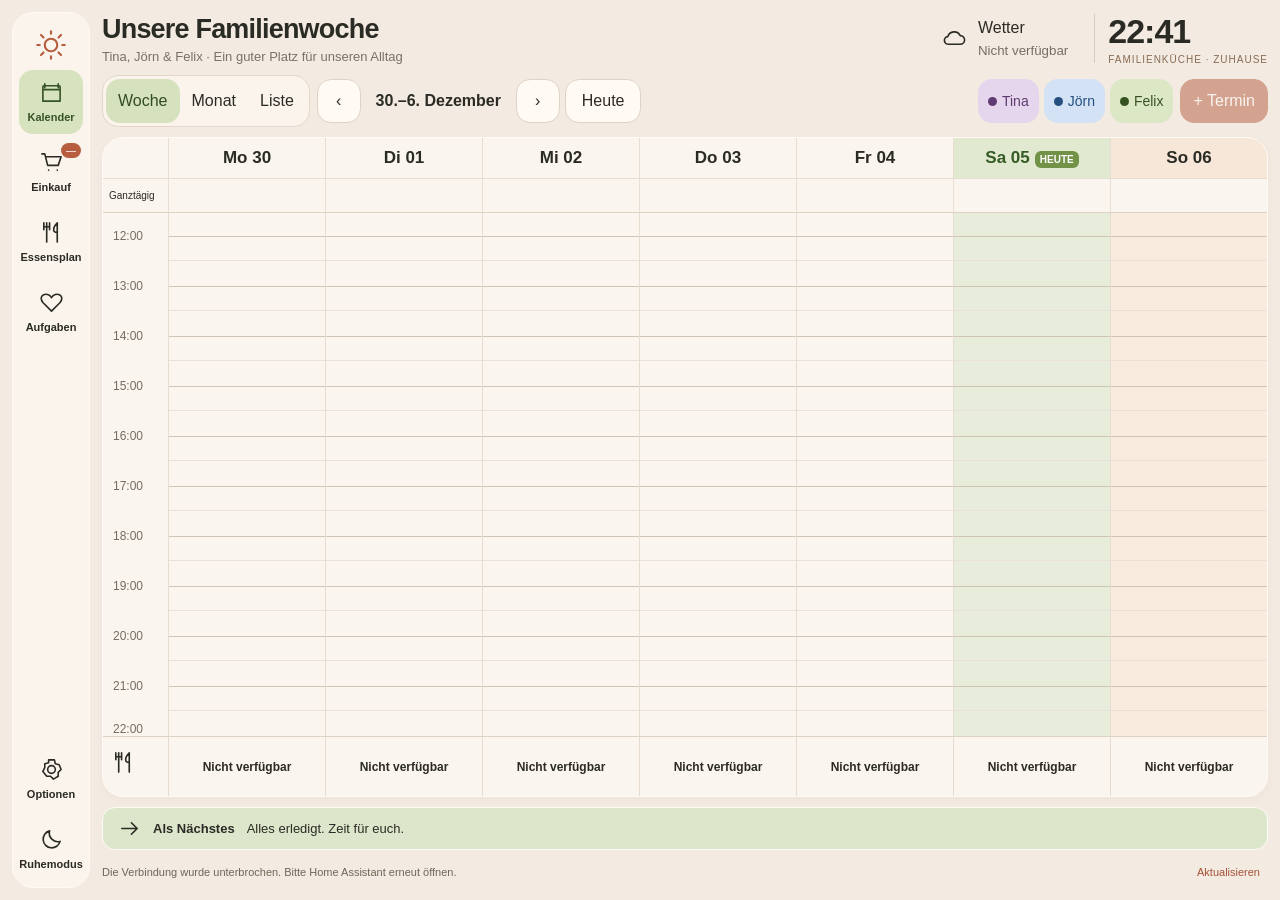
==== familienkueche/www/index.html @ ab5c66bf "Release 0.10.0: shared family tasks, daily routines and private photo screensaver" ====
<!doctype html>
<html lang="de">
<head><meta charset="utf-8"><meta name="viewport" content="width=device-width, initial-scale=1"><meta name="theme-color" content="#f3eae1"><title>Unsere Familienküche</title><meta name="description" content="Ein gemeinsamer Platz für unsere Woche, gutes Essen und alles, was noch fehlt."><link rel="stylesheet" href="style.css"></head>
<body>
<div id="app"></div><div id="overlay" class="overlay" hidden></div><div id="toast" role="status" aria-live="polite"></div>
<script src="timer-core.js"></script>
<script src="cooking.js"></script>
<script src="ingredients.js"></script>
<script src="shopping.js"></script>
<script src="weather.js"></script>
<script src="suggestions.js"></script>
<script src="meals.js"></script>
<script src="family.js"></script>
<script src="saver.js"></script>
<script src="app.js"></script>
</body></html>
---- familienkueche/www/style.css ----
*{box-sizing:border-box}body{margin:0;background:#f3eae1;color:#2b2b25;font-family:Arial,Helvetica,sans-serif;font-size:16px}button,input,select,textarea{font:inherit}button{cursor:pointer;color:inherit;background:#fffaf4;border:1px solid #ded3c7;border-radius:14px;min-height:44px;padding:9px 16px}button:hover{background:#efe5d9}button:focus-visible,input:focus,select:focus{outline:3px solid #b36b49;outline-offset:2px}button:disabled{opacity:.5;cursor:default}button svg{vertical-align:middle}svg{width:23px;height:23px;stroke:currentColor;stroke-width:1.7;fill:none;stroke-linecap:round;stroke-linejoin:round;flex-shrink:0}h1,h2,h3,p{margin:0}h1{font-size:27px;letter-spacing:-.8px}h2{font-size:22px;letter-spacing:-.4px}h3{font-size:18px}small,.muted{color:#776e64}.primary{background:#b65e3f;color:#fff;border-color:#b65e3f}.primary:hover{background:#9e4f34}.sage,.selected{background:#dae5c5;border-color:#c3d2a6;color:#314b22}.danger{color:#ad3d34}.text-button{background:none;border:0;color:#a75237}.stack{display:flex;flex-direction:column;gap:10px}.row{display:flex;align-items:center;gap:12px}.spread{justify-content:space-between}.wrap{flex-wrap:wrap}.spacer{flex:1}#app{height:100vh;min-height:540px;padding:15px 20px 10px;display:flex;flex-direction:column}.header{display:flex;align-items:center;gap:13px;margin-bottom:13px;flex-shrink:0}.brand-sun{color:#b65e3f}.brand-sun svg{width:40px;height:40px}.header .family{margin-top:4px;font-size:13px;color:#7a7166}.header-weather{display:flex;align-items:center;gap:9px;padding:0 23px;border-right:1px solid #d8cabc}.clock{font-size:34px;font-weight:700;letter-spacing:-1px;font-variant-numeric:tabular-nums}.prototype{font-size:10px;text-transform:uppercase;letter-spacing:1px;color:#896c54;margin-top:3px;text-align:right}.toolbar{display:flex;align-items:center;gap:8px;min-height:48px;margin-bottom:12px;flex-shrink:0}.toolbar .range{font-size:16px;font-weight:bold;min-width:160px;text-align:center}.segmented{display:flex;background:#faf4ed;border:1px solid #e2d7ca;border-radius:16px;padding:3px}.segmented button{border:0;min-height:37px;padding:7px 17px;background:transparent}.segmented .selected{background:#d5e2bd}.filter{min-height:38px;border:0;font-size:14px;padding:7px 13px}.filter.off{opacity:.4}.tina{background:#e6d6ed;color:#5f3b71}.joern{background:#d3e2f5;color:#254f81}.felix{background:#dce7c6;color:#365221}.alle{background:#f5ddc5;color:#8b512e}.dot{display:inline-block;width:9px;height:9px;border-radius:50%;background:currentColor;margin-right:5px}.content{flex:1;min-height:0;display:flex;flex-direction:column}.panel{border:1px solid #fffaf4;background:#faf5ef;border-radius:21px;box-shadow:0 3px 8px #58381708;overflow:hidden}.calendar{flex:1;min-height:0;display:flex;flex-direction:column}.cal-header,.all-day,.meal-strip{display:flex;flex-shrink:0}.gutter{width:65px;flex-shrink:0}.day-head{flex:1;min-width:0;padding:10px 7px;text-align:center;font-size:17px;font-weight:bold;border-left:1px solid #e8ded3}.day-head.today{background:#e1e9d0;color:#355b25}.day-head.weekend{background:#f6e7d9}.today-tag{font-size:10px;background:#729247;color:white;padding:3px 5px;border-radius:6px;margin-left:5px}.all-day{height:35px;border-top:1px solid #e7ded2;border-bottom:1px solid #ddd1c2}.all-day .gutter{font-size:10px;display:flex;align-items:center;padding:6px}.all-day-cell{flex:1;min-width:0;padding:4px;border-left:1px solid #e8ded3}.waste{font-size:11px;border:0;background:#e6e3d8;border-radius:6px;min-height:24px;padding:3px 6px;max-width:100%;white-space:nowrap;overflow:hidden}.calendar-scroll{overflow-y:auto;flex:1;min-height:0}.grid-body{display:flex;height:520px;position:relative}.time-axis{width:65px;flex-shrink:0;position:relative}.hour{position:absolute;left:10px;font-size:12px;color:#756c60;transform:translateY(-50%);font-variant-numeric:tabular-nums}.hour.first{transform:none}.hour.last{transform:translateY(-100%)}.day-grid{position:relative;flex:1;min-width:0;border-left:1px solid #e6dcd0;background:repeating-linear-gradient(to bottom, #cfc4b5 0,#cfc4b5 1px,transparent 1px,transparent 19px,#e9e1d7 19px,#e9e1d7 20px,transparent 20px,transparent 40px)}.day-grid.today{background-color:#e8eddb}.day-grid.weekend{background-color:#faebdf}.event{position:absolute;min-height:0;padding:3px 6px 3px 9px;border:0;border-radius:7px;text-align:left;overflow:hidden;font-size:12px;line-height:1.35;box-shadow:0 1px 1px #00000008}.event:before{content:'';position:absolute;left:3px;top:4px;bottom:4px;width:3px;background:currentColor;border-radius:3px;opacity:.65}.event strong{display:block;color:#292820;font-size:13px;white-space:nowrap;overflow:hidden;text-overflow:ellipsis}.event .time{display:block;color:#4b453c;font-size:11px;white-space:nowrap}.event .person{font-size:10px;color:#6b6055}.meal-strip{border-top:1px solid #ddd2c4;min-height:45px}.meal-strip .gutter{font-size:11px;padding:14px 9px}.meal-slot{flex:1;min-width:0;border:0;border-left:1px solid #e7dbcf;background:transparent;border-radius:0;padding:8px 6px;font-size:12px;font-weight:bold;overflow:hidden;text-overflow:ellipsis}.next-strip{display:flex;align-items:center;gap:12px;background:#dce6ca;border:1px solid #fdfbf5;border-radius:13px;padding:9px 15px;margin-top:10px;font-size:13px;min-height:39px;flex-shrink:0}.bottom-nav{display:flex;gap:8px;background:#faf4ed;border:1px solid #fffaf4;border-radius:22px;padding:7px;margin-top:12px;flex-shrink:0}.bottom-nav button{flex:1;border:0;background:transparent;display:flex;justify-content:center;align-items:center;gap:10px;font-weight:bold;font-size:17px;min-height:47px}.bottom-nav button.active{background:#d7e3bf;color:#365324}.badge{font-size:11px;background:#b65e3f;color:white;border-radius:20px;padding:3px 6px}.footnote{font-size:10px;color:#8c7d6c;padding-top:5px;text-align:right}.scroll-panel{overflow:auto;flex:1;padding:16px}.agenda-group{margin-bottom:17px}.agenda-group h3{padding:10px 12px;background:#e1e8d2;border-radius:10px;font-size:17px}.agenda-event{display:flex;align-items:center;gap:12px;width:100%;text-align:left;border:0;border-bottom:1px solid #e8ded3;border-radius:0;background:none;padding:13px 10px}.agenda-event strong{display:block;font-size:19px}.agenda-event small{display:block;margin-top:4px;font-size:14px}.person-tag{padding:6px 12px;border-radius:20px;font-size:13px}.agenda-line{width:5px;height:40px;border-radius:5px;background:#8baf5c}.split{display:flex;gap:15px;flex:1;min-height:0}.week-meals{flex:1.05;overflow:auto;padding:13px}.meal-detail{flex:1;min-width:0;overflow:auto}.week-meals h2{margin:0 5px 12px}.meal-row{display:flex;align-items:center;text-align:left;width:100%;padding:7px;margin-bottom:7px;gap:12px;background:#fffaf5;border:1px solid #e9ded0;border-radius:13px;min-height:64px}.meal-row.active{background:#dce6c9;border-color:#c6d5ac}.meal-row .day{font-size:15px;font-weight:bold;width:49px;flex-shrink:0}.meal-row img{width:76px;height:53px;object-fit:cover;border-radius:9px}.meal-row .recipe-name{font-size:15px;display:block}.meal-row small{display:block;font-size:12px;margin-top:6px}.meal-row .plus-placeholder{width:76px;height:53px;display:flex;justify-content:center;align-items:center;border:1px dashed #c2a28b;border-radius:9px;color:#b65e3f}.recipe-hero{width:100%;height:175px;object-fit:cover;display:block}.recipe-info{padding:13px}.recipe-info h2{font-size:22px;margin:8px 0}.recipe-info .row{font-size:13px}.recipe-info button{font-size:13px;flex:1;padding:9px 7px}.suggestions{margin-top:12px;padding:13px}.suggestions h3{margin-bottom:5px}.suggestion-grid{display:flex;gap:10px;margin-top:10px}.recipe-card{flex:1;min-width:0;background:#fffaf5;border:1px solid #e7dacb;border-radius:12px;overflow:hidden}.recipe-card img{width:100%;height:88px;object-fit:cover}.recipe-card .body{padding:8px}.recipe-card h3{font-size:15px}.recipe-card p{font-size:12px;color:#7d7164;margin:6px 0}.recipe-card button{width:100%;min-height:35px;padding:5px;font-size:13px;color:#a14e32}.shopping-main{flex:1.7;padding:16px;overflow:auto}.shopping-side{flex:1;padding:22px;background:#e2e9d2}.shopping-side h2{margin-bottom:18px}.shopping-side p{line-height:1.6;color:#655f51}.input-bar{display:flex;gap:10px;margin-bottom:13px}.input-bar input{flex:1;min-width:0}.field,input,select,textarea{background:#fffdf9;border:1px solid #d7c8b9;border-radius:10px;padding:11px;color:#342f28;min-height:44px}input[type=checkbox]{width:24px;height:24px;min-height:24px;accent-color:#75994b;cursor:pointer}.shop-category{background:#e1e7d0;padding:8px 12px;border-radius:9px;font-weight:bold;margin:12px 0 4px}.shop-item{display:flex;align-items:center;gap:13px;padding:8px 10px;border-bottom:1px solid #e6dacd}.shop-item label{flex:1;cursor:pointer;font-size:18px;display:flex;align-items:center;justify-content:space-between;gap:10px}.shop-item .quantity{color:#837361;font-size:14px}.shop-item.done label{text-decoration:line-through;color:#958777}.shop-delete{background:none;border:0;padding:4px 7px;min-height:32px;color:#927d6b}.overlay{position:fixed;top:0;right:0;bottom:0;left:0;background:#32291d66;z-index:20;display:flex;align-items:center;justify-content:center;padding:18px}.overlay[hidden]{display:none}.modal{background:#faf5ed;border:1px solid white;box-shadow:0 20px 80px #30201238;border-radius:23px;width:560px;max-width:100%;max-height:94vh;overflow:auto;padding:23px}.modal.wide{width:760px}.modal-head{display:flex;align-items:center;justify-content:space-between;margin-bottom:19px}.modal-head button{background:none;border:0;padding:4px 10px}.modal h2{font-size:24px}.form-grid{display:flex;flex-wrap:wrap;gap:13px}.form-field{display:flex;flex-direction:column;gap:6px;width:calc(50% - 7px)}.form-field.full{width:100%}.form-field label{font-size:13px;font-weight:bold;color:#726454}.modal-actions{display:flex;align-items:center;justify-content:flex-end;gap:10px;margin-top:21px}.error{color:#a53e2a;font-size:13px;margin-top:12px}.notice{padding:12px 14px;background:#eee5d8;border-radius:11px;line-height:1.5;font-size:14px;margin:12px 0}.recipe-description{line-height:1.65;margin-top:15px}.recipe-description ol{padding-left:22px}.recipe-description li{padding:5px 0}.source-label{font-size:11px;color:#86715d;margin-top:8px}.pick-card{display:flex;align-items:center;text-align:left;width:100%;gap:14px;margin:8px 0}.pick-card img{width:88px;height:60px;object-fit:cover;border-radius:8px}.pick-card strong{display:block}.pick-card small{display:block;margin-top:6px}.saver{height:100%;position:relative;padding:35px 60px;display:flex;flex-direction:column;overflow:hidden;cursor:pointer}.saver:before{content:'';width:460px;height:460px;position:absolute;right:-140px;top:-250px;background:#e1e6ce;border-radius:50%;z-index:0}.saver>*{position:relative}.saver-top{display:flex;align-items:center;justify-content:space-between;font-size:20px}.saver-clock{font-size:120px;font-size:clamp(80px,12vw,155px);font-weight:bold;letter-spacing:-6px;margin-top:30px}.saver-date{font-size:30px;font-size:clamp(22px,3vw,38px);font-weight:bold}.saver-weather{margin-top:25px;font-size:27px}.saver-cards{display:flex;gap:25px;margin-top:auto;padding-top:25px}.saver-card{background:#e0e8cf;flex:1;padding:22px;border-radius:22px}.saver-card:last-child{background:#f3dfcd}.saver-card h2{font-size:30px;margin:10px 0}.saver-card p{font-size:19px}.saver-hint{text-align:center;margin-top:25px;color:#8a7b6b;font-size:15px}.saver.dark{background:#292c25;color:#ede8dd;border-radius:20px}.saver.dark:before{background:#343c2b}.saver.dark .saver-card{background:#3b4630}.saver.dark .saver-card:last-child{background:#4d3c2e}#toast{position:fixed;bottom:95px;left:50%;transform:translateX(-50%);background:#34482c;color:white;padding:13px 22px;border-radius:14px;box-shadow:0 6px 30px #0002;z-index:30;max-width:85%;display:none;font-size:14px}.empty{padding:45px 20px;text-align:center;color:#857463}.empty h3{margin-bottom:8px}.hidden{display:none!important}.pill-label{font-size:11px;background:#dbe5c4;color:#405b2e;padding:4px 8px;border-radius:7px;display:inline-block}.settings-button{padding:7px;min-height:36px;background:none;border:0}.link{color:#a85034}.recipe-ingredients{margin:15px 0;padding:0;list-style:none}.recipe-ingredients li{padding:7px 0;border-bottom:1px solid #e5d8c8}@media(min-height:850px){.grid-body{height:650px}.day-grid{background-size:100% 50px;background-image:repeating-linear-gradient(to bottom,#cfc4b5 0,#cfc4b5 1px,transparent 1px,transparent 24px,#e9e1d7 24px,#e9e1d7 25px,transparent 25px,transparent 50px)}.event{font-size:14px}.event strong{font-size:15px}.event .time{font-size:13px}.meal-row{min-height:78px}.meal-row img{height:64px;width:94px}.recipe-hero{height:230px}}@media(max-width:1050px){#app{padding:11px 12px 8px}.header{margin-bottom:10px}h1{font-size:23px}.header-weather{padding:0 12px;font-size:13px}.clock{font-size:29px}.toolbar{gap:5px}.filter{padding:7px 9px}.toolbar .range{min-width:140px;font-size:14px}.toolbar button{padding:7px 10px}.day-head{font-size:15px}.bottom-nav button{font-size:15px}.recipe-info h2{font-size:19px}.recipe-hero{height:155px}.meal-row{gap:8px}.meal-row img{width:60px;height:46px}.meal-row .recipe-name{font-size:14px}.recipe-card img{height:75px}.saver{padding:25px 35px}.shopping-side{padding:17px}.header .family{font-size:12px}}@media(max-width:760px){#app{min-width:690px}.header-weather{display:none}.filter{font-size:12px}.toolbar .range{min-width:120px}.header .family{font-size:11px}.day-head{font-size:12px}.gutter,.time-axis{width:48px}.hour{left:4px;font-size:10px}.event{padding-left:7px}.event strong{font-size:11px}.event .time{font-size:9px}.shopping-side{display:none}.saver-clock{font-size:95px}}

/* Slim landscape navigation and month overview. */
#app{flex-direction:row;padding:12px;gap:12px}
.app-main{display:flex;flex-direction:column;flex:1;min-width:0;min-height:0}
.side-nav{width:78px;flex-shrink:0;display:flex;flex-direction:column;padding:6px;background:#faf4ed;border:1px solid #fffaf4;border-radius:21px}
.nav-brand{height:51px;display:flex;align-items:center;justify-content:center;color:#b65e3f}
.nav-brand svg{width:30px;height:30px}
.nav-pages,.nav-bottom{display:flex;flex-direction:column;gap:6px}
.nav-bottom{margin-top:auto;padding-top:12px}
.side-nav button{position:relative;width:100%;min-height:64px;padding:10px 2px;border:0;background:transparent;display:flex;flex-direction:column;align-items:center;justify-content:center;gap:7px}
.side-nav button:hover{background:#efe5d9}
.side-nav button.active{background:#d7e3bf;color:#365324}
.nav-label{font-size:11px;font-weight:bold;white-space:nowrap}
.side-nav .badge{position:absolute;top:3px;right:2px;padding:2px 5px;font-size:10px}
.header{margin-bottom:10px}
.period-controls,.person-filters{display:flex;align-items:center;gap:5px;flex-shrink:0}
.period-controls button{min-width:44px}
.toolbar{gap:7px;margin-bottom:10px}
.toolbar .range{min-width:145px;white-space:nowrap}
.calendar-toolbar .segmented button{padding:7px 12px;min-height:44px}
.calendar-toolbar .filter{min-height:44px;padding:7px 10px}
.calendar-toolbar .primary{white-space:nowrap;padding:9px 12px}
.saver{width:100%;flex:1}
#toast{bottom:25px}
.month-calendar{display:flex;flex-direction:column;flex:1;min-height:0}
.month-weekdays{display:flex;flex-shrink:0;border-bottom:1px solid #dbcfbf;background:#eee6d9}
.month-weekdays span{flex:1;text-align:center;padding:9px 2px;font-size:13px;font-weight:bold}
.month-weekdays span:nth-last-child(-n+2){background:#f2dfcf}
.month-scroll{flex:1;min-height:0;overflow-y:auto}
.month-rows{display:flex;flex-direction:column;min-height:100%}
.month-row{display:flex;flex:1;min-height:96px}
.month-day{flex:1;min-width:0;min-height:96px;border:0;border-right:1px solid #e4d8c9;border-bottom:1px solid #e4d8c9;border-radius:0;padding:4px 5px 6px;display:flex;flex-direction:column;align-items:stretch;text-align:left;background:#faf5ef}
.month-day:last-child{border-right:0}
.month-day.weekend{background:#f7e9dc}
.month-day.outside-month{background:#eee9e1}
.month-day.outside-month .month-number{color:#8b8176}
.month-day.today{background:#e9eedc}
.month-day:hover{box-shadow:inset 0 0 0 2px #b3c393}
.month-day:focus-visible{outline-offset:-3px}
.month-date-row{display:flex;align-items:center;gap:5px;min-height:26px;margin-bottom:3px}
.month-number{display:inline-flex;align-items:center;justify-content:center;min-width:26px;height:26px;font-weight:bold;font-size:13px}
.month-day.today .month-number{border-radius:50%;background:#6c864b;color:#fff}
.month-today-label{font-size:10px;color:#496435;font-weight:bold}
.month-events{display:flex;flex-direction:column;gap:4px}
.month-event{display:flex;flex-direction:column;border-radius:6px;border-left:3px solid;padding:3px 4px;line-height:1.3;min-width:0}
.month-event strong{font-size:12px;overflow:hidden;text-overflow:ellipsis;white-space:nowrap;color:#302c26}
.month-event>span{font-size:10px;white-space:nowrap;color:#4b453c}
.month-event.imported{background:#e6e3d8;border-color:#928a75}
.month-more{font-size:11px;color:#655c50;margin-top:4px;padding-left:3px}
.day-detail-note{margin-bottom:8px;font-size:14px}
.day-meal-note{display:flex;align-items:center;gap:10px;background:#f2dfcd;border-radius:12px;padding:14px;margin-top:16px;font-size:14px}
@media(min-height:820px){.month-row,.month-day{min-height:127px}}
@media(max-width:1050px){#app{gap:10px;padding:10px}.side-nav{width:70px;padding:4px}.nav-label{font-size:10px}.toolbar{gap:5px}.calendar-toolbar{flex-wrap:wrap}.calendar-toolbar .segmented button{padding:7px 9px;font-size:14px}.calendar-toolbar .filter{padding:7px 8px;font-size:13px}.calendar-toolbar .primary{font-size:14px;padding:9px}.toolbar .range{min-width:128px;font-size:13px}.period-controls{gap:3px}.period-controls button{padding:7px 9px;font-size:14px}.person-filters{gap:3px}.header .family{font-size:11px}.month-day{padding-left:3px;padding-right:3px}.month-event strong{font-size:11px}.month-event>span{font-size:10px}}
.live-status{display:flex;align-items:center;justify-content:space-between;gap:10px;font-size:11px;color:#716557;padding-top:5px;min-height:38px}.live-status button{font-size:11px;min-height:32px;padding:5px 8px;flex-shrink:0}.event-description{white-space:pre-wrap;margin-top:15px;line-height:1.5}.all-day{height:auto;min-height:35px;max-height:90px;overflow-y:auto}.all-day-cell{display:flex;flex-direction:column;gap:3px}.waste{flex-shrink:0}.empty p{line-height:1.6;margin-top:10px}
.food-photo{display:block;position:relative;overflow:hidden;background:#eee2d4;min-height:70px;border-radius:10px}.food-photo img{position:absolute;inset:0;width:100%;height:100%;object-fit:cover;display:block}.photo-placeholder{display:flex;align-items:center;justify-content:center;flex-direction:column;gap:5px;min-height:inherit;height:100%;color:#8b7661}.photo-placeholder small{font-size:11px}.meal-row .food-photo{width:76px;height:53px;min-height:53px;flex-shrink:0}.recipe-card>.food-photo{height:110px}.recipe-library{flex-wrap:wrap}.recipe-library .recipe-card{flex:0 0 calc(50% - 5px)}.recipe-card .row{gap:4px}.recipe-card .row button{min-height:44px}.planned-dish{margin-top:13px;padding-bottom:15px;border-bottom:1px solid #e1d3c2}.planned-dish:last-child{border-bottom:0}.planned-dish .row{margin-top:10px;flex-wrap:wrap}.planned-dish p{line-height:1.5}.meal-status{font-size:12px;color:#85603f;margin-bottom:6px}.meal-status:empty{display:none}.pick-card .food-photo{width:90px;height:65px;min-height:65px;flex-shrink:0}.recipe-info .food-photo.recipe-hero{width:100%}.suggestions .input-bar{margin-top:12px;margin-bottom:5px}.meal-detail .empty{padding:25px 12px}.week-meals h2{font-size:19px}.week-meals{flex:.9}.meal-detail{flex:1.1}@media(max-width:1050px){.meal-row .food-photo{width:60px;height:46px;min-height:46px}.recipe-card>.food-photo{height:90px}}

/* Exact event duration remains unchanged; only show text rows that fit. */
.event{display:block;line-height:1.25}
.event strong{line-height:18px}
.event .time{line-height:15px}
.event .person{display:block;line-height:13px}
.event.event-compact{padding-top:3px;padding-bottom:3px}
.event.event-compact strong{font-size:13px;line-height:15px}
.event.event-compact .time{font-size:11px;line-height:13px}
.event.event-compact .person,.event.event-tiny .person{display:none}
.event.event-tiny{padding-top:1px;padding-bottom:1px}
.event.event-tiny strong{font-size:11px;line-height:13px}
.event.event-tiny .time{display:none}

.now-line{position:absolute;left:0;right:0;height:2px;background:#b45a40;z-index:4;pointer-events:none}.now-line:before{content:'';position:absolute;width:7px;height:7px;border-radius:50%;background:#b45a40;left:-3px;top:-2.5px}.now-label{position:absolute;right:3px;bottom:3px;background:#b45a40;color:#fff;border-radius:4px;padding:1px 4px;font-size:10px;line-height:13px;font-weight:bold}
.weather-button{border:0;background:transparent;text-align:left;padding:3px;min-height:44px;line-height:1.35}.weather-button strong{font-size:18px}.weather-current{margin:20px 0}.weather-current>svg{width:45px;height:45px;color:#b45a40}.weather-current strong{font-size:36px}.weather-days{display:flex;gap:8px;margin:13px 0;overflow-x:auto}.weather-day{min-width:104px;flex:1;background:#e6ebda;border-radius:13px;padding:13px 8px;text-align:center;font-size:12px}.weather-day>svg{display:block;margin:12px auto;color:#7c8f54}.weather-day p{margin-bottom:7px}.weather-day small{font-size:10px}.waste.birthdays,.month-event.birthdays{background:#f4d8df;color:#86445d}.waste.holidays,.month-event.holidays{background:#f7e8bc;color:#7b6226}.outside-hours{color:#785d47;background:#eee2cf;font-size:10px}

/* Long recipe names must not increase the height of the calendar footer. */
.meal-strip{height:60px;min-height:60px;max-height:60px}.meal-slot{display:flex;align-items:center;justify-content:center;height:59px;min-height:0;padding:6px}.meal-slot-label{display:-webkit-box;-webkit-box-orient:vertical;-webkit-line-clamp:2;overflow:hidden;max-height:32px;line-height:16px;overflow-wrap:break-word;word-wrap:break-word;text-align:center;width:100%}
.shopping-notice{font-size:13px;margin-bottom:9px;flex-shrink:0}.shopping-description{display:block;font-size:12px;color:#847669;line-height:1.4;margin-top:4px;white-space:pre-wrap;overflow-wrap:break-word}.shop-item label{min-width:0;overflow-wrap:break-word}.shop-edit,.shop-delete{min-width:44px;min-height:44px;border:0;background:none;padding:7px;flex-shrink:0}.shop-edit{color:#927d6b}.shop-edit svg,.shop-delete svg{width:19px;height:19px}.shop-completed{margin-top:18px}.shop-completed summary{padding:12px 0;cursor:pointer}.shop-item input:disabled{cursor:wait}
/* Titles start at the top. Overlaps share a full-width, tappable card. */
.event{display:flex;flex-direction:column;align-items:stretch;justify-content:flex-start}.event.event-roomy strong{white-space:normal;display:-webkit-box;-webkit-box-orient:vertical;-webkit-line-clamp:2;max-height:36px;overflow:hidden}.event .time{font-variant-numeric:tabular-nums;flex-shrink:0}.conflict-card{position:absolute;left:3px;right:3px;width:calc(100% - 6px);border:1px solid #c6baad;border-radius:8px;padding:2px;min-height:0;overflow:hidden;display:flex;flex-direction:column;gap:2px;background:#f6ede3;text-align:left;z-index:2}.conflict-heading{display:block;font-size:10px;line-height:14px;font-weight:bold;color:#765b47;white-space:nowrap;flex-shrink:0}.conflict-entry{flex:1;min-height:0;display:flex;flex-direction:column;border-radius:5px;border-left:3px solid;padding:2px 3px;overflow:hidden}.conflict-entry strong{display:block;font-size:12px;line-height:14px;white-space:nowrap;overflow:hidden;text-overflow:ellipsis}.conflict-entry>span{font-size:10px;line-height:12px;white-space:nowrap;color:#4b453c}.conflict-card.roomy .conflict-entry strong{white-space:normal;display:-webkit-box;-webkit-box-orient:vertical;-webkit-line-clamp:2;max-height:28px}.agenda-event>span:nth-child(2){min-width:0}.agenda-event strong{white-space:normal;overflow-wrap:break-word}
.ingredient-portions{display:flex;align-items:center;gap:12px;margin:15px 0}.ingredient-portions input{width:85px}.ingredient-selection{margin:15px 0}.ingredient-pick{display:flex;align-items:flex-start;gap:12px;padding:9px 0;border-bottom:1px solid #e1d6ca}.ingredient-pick>input{margin-top:25px;flex-shrink:0}.ingredient-pick>div{flex:1;min-width:0}.ingredient-pick label{display:block;margin:0 0 4px}.ingredient-text{width:100%}.ingredient-warning{display:block;color:#916333;font-size:12px;margin-top:4px;line-height:1.4}

.agenda-scope{font-size:13px;margin:2px 0 14px;line-height:1.4}
.suggestion-filters{display:flex;gap:6px;flex-wrap:wrap;margin:12px 0}.suggestion-filters button{font-size:12px;min-height:44px;padding:7px 10px}.recipe-marks{display:flex;gap:4px;flex-wrap:wrap;margin:8px 0}.recipe-mark{display:inline-block;font-size:10px;line-height:1.3;background:#e0e8cf;color:#496131;padding:4px 6px;border-radius:7px}.recipe-mark.favorite{background:#f1d8d0;color:#8c4b36}.recipe-mark.neutral{background:#eee5d8;color:#7c6e5e}.suggestion-card .body>.text-button{min-height:44px}.smart-suggestions .notice{font-size:12px}.smart-suggestions>.source-label{margin-top:10px}

.suggestion-actions{display:flex;gap:6px;margin-top:10px}.suggestion-actions button{flex:1;min-height:44px!important;padding:7px 4px!important}.recipe-card .suggestion-actions .primary{color:#fff;background:#b65e3f}.suggestion-day-picker{display:flex;flex-wrap:wrap;gap:8px;margin-top:16px}.suggestion-day-picker button{flex:0 0 calc(50% - 4px);min-height:58px;text-align:left;padding:10px 13px}.suggestion-day-picker small{display:block;margin-top:4px;font-size:11px}
.weekly-dishes{margin-top:12px;padding:10px;background:#e8eddb;border-radius:10px;font-size:13px}.weekly-dishes p{margin-top:7px;line-height:1.4}.ingredient-sources{font-size:11px;color:#7b6c5c;margin-top:6px}.ingredient-sources p{line-height:1.4;margin:5px 0}.ingredient-sources summary{cursor:pointer}.toolbar .sage{white-space:nowrap}
.modal.cooking-modal{width:calc(100vw - 28px);max-width:none;height:calc(100vh - 28px);max-height:none;display:flex;flex-direction:column;padding:20px}.cooking-modal #cooking-detail{flex:1;min-height:0;overflow:auto}.cooking-modal .modal-head{margin-bottom:10px}.cook-columns{display:flex;gap:20px;min-height:0;margin-top:20px}.cook-ingredients{flex:0 0 35%;background:#e7edda;border-radius:16px;padding:17px}.cook-ingredient{display:flex;align-items:flex-start;gap:12px;font-size:19px;line-height:1.5;padding:12px 0;border-bottom:1px solid #cbd5bb;cursor:pointer}.cook-ingredient input{flex-shrink:0;margin-top:4px}.cook-ingredient.checked span{text-decoration:line-through;color:#7b886c}.cook-step{flex:1;min-width:0}.cook-step-text{font-size:24px;line-height:1.65;white-space:pre-wrap;margin:18px 0;overflow-wrap:break-word}.cook-step-actions button{min-height:48px}.cook-timer-panel{margin-top:24px;padding:16px;border-radius:16px;background:#eee4d7}.timer-form{display:flex;flex-wrap:wrap;gap:8px;margin:12px 0}.timer-form>input{flex:1;min-width:120px}.timer-form label{display:flex;align-items:center;gap:7px;font-size:13px}.timer-form [name="minutes"]{width:85px}.timer-presets{gap:6px}.cook-timer{display:flex;flex-direction:column;gap:10px;padding:13px;background:#fffaf4;border-radius:12px;border:1px solid #dfd1c0;margin-top:10px}.cook-timer>div:first-child{display:flex;align-items:center;gap:14px;flex-wrap:wrap}.timer-digits{font-size:28px;font-weight:bold;font-variant-numeric:tabular-nums}.cook-timer .row{gap:5px}.cook-timer button{font-size:12px;padding:8px 10px}.cook-timer.timer-done{background:#f5ddd3;border-color:#b65e3f}.timer-dock{position:fixed;right:18px;bottom:55px;z-index:18}.timer-dock[hidden]{display:none}.timer-dock button{background:#e0e8cf;box-shadow:0 4px 20px #30201222;font-weight:bold}.timer-dock.has-alarm button{background:#b65e3f;color:white;border-color:#b65e3f}@media(max-width:900px){.cook-step-text{font-size:21px}.cook-ingredient{font-size:17px}.cook-columns{gap:12px}.cook-ingredients{padding:12px}}

/* Family tasks and child-friendly routines. */
.family-toolbar{flex-wrap:wrap}
.family-filters{margin-bottom:10px;flex-shrink:0}
.family-scroll{flex:1;min-height:0;overflow:auto;padding:16px}
.family-task-list{display:flex;flex-direction:column;gap:10px}
.family-task{display:flex;align-items:center;gap:8px;padding:9px 12px;border-radius:15px;border:1px solid #ffffff99}
.family-task-check{display:flex;align-items:center;gap:13px;flex:1;min-width:0;cursor:pointer;min-height:60px}
.family-task-check>span:last-child{min-width:0}
.family-task strong{display:block;font-size:20px;overflow-wrap:break-word}
.family-task small{display:block;margin-top:5px;font-size:12px;color:#655d56}
.family-task input,.routine-step input{flex-shrink:0;width:28px;height:28px}
.family-symbol{display:inline-flex;align-items:center;justify-content:center;width:54px;height:54px;background:#ffffff88;border-radius:16px;flex-shrink:0}
.family-symbol svg{width:32px;height:32px;stroke-width:1.7}
.family-edit{flex-shrink:0;border:0;background:transparent;padding:10px;min-width:44px}
.family-task.is-done strong,.routine-step.is-done strong{text-decoration:line-through;color:#637153}
.family-completed{margin-top:16px}
.family-completed summary{padding:12px;cursor:pointer;font-weight:bold;color:#65754d}
.family-completed>div{margin-top:8px}
.family-footnote{padding-top:7px;font-size:11px;flex-shrink:0}
.family-templates{justify-content:center;margin-top:18px}
.empty>.family-symbol{margin-bottom:14px;color:#77914e;background:#e6edd9}
.routine-grid{display:flex;flex-wrap:wrap;gap:14px}
.routine-card{width:calc(50% - 7px);padding:16px;border:1px solid #ffffffaa;border-radius:18px}
.routine-card h3{font-size:21px;overflow-wrap:break-word}
.routine-card .row>div{min-width:0}
.routine-card .source-label{margin-top:10px;font-size:12px}
.routine-card>button{width:100%;background:#fffaf4}
.routine-progress{height:9px;border-radius:10px;background:#ffffff99;overflow:hidden;margin:16px 0}
.routine-progress>span{display:block;height:100%;background:#75934f;border-radius:inherit}
.routine-steps{display:flex;flex-direction:column;gap:12px;margin-top:20px}
.routine-step{display:flex;align-items:center;gap:18px;padding:14px 18px;border-radius:17px;min-height:96px;cursor:pointer}
.routine-step strong{display:block;font-size:25px;line-height:1.4;overflow-wrap:break-word}
.routine-step small{display:block;margin-bottom:3px;font-size:12px;color:#695f55}
.routine-step .family-symbol{width:60px;height:60px}
.routine-step .family-symbol svg{width:40px;height:40px}
.routine-celebration{padding:20px;margin-top:18px;text-align:center;background:#dce8c5;border-radius:16px;color:#426029;font-size:24px;font-weight:bold}
.family-repeat{border:1px solid #dacdbf;border-radius:13px;margin:18px 0;padding:12px}
.family-repeat legend{font-weight:bold;font-size:14px}
.family-repeat .row{gap:12px;margin-top:12px}
.family-repeat label{display:flex;align-items:center;gap:4px;font-size:14px;min-height:44px}
.family-step-editor{display:flex;gap:8px;align-items:center;margin:10px 0}
.family-step-editor input{flex:1;min-width:0}
.family-step-editor select{width:125px}
.family-step-editor button{flex-shrink:0}
.family-scroll .is-done{opacity:.85}
.settings-divider{border:0;border-top:1px solid #ded1c0;margin:22px 0}
.saver-settings{margin:16px 0}
.saver-settings-actions{margin-top:14px}
.photo-upload{margin:20px 0}
.photo-upload-button{position:relative;display:inline-flex;align-items:center;justify-content:center;min-height:48px;padding:11px 15px;background:#dce7c9;border-radius:13px;cursor:pointer;color:#385324;border:1px solid #bdcda8;font-weight:bold;overflow:hidden}
.photo-upload-button input{position:absolute;top:0;left:0;width:100%;height:100%;opacity:0;cursor:pointer}
.photo-upload-button:focus-within{outline:3px solid #b36b49;outline-offset:2px}
.family-photo-grid{display:flex;flex-wrap:wrap;gap:12px}
.family-photo-grid article{width:calc(33.333% - 8px);background:#eee4d8;border-radius:13px;overflow:hidden;padding-bottom:6px}
.family-photo-grid img{display:block;width:100%;height:120px;object-fit:cover}
.family-photo-grid p{font-size:13px;padding:8px 9px 0;white-space:nowrap;overflow:hidden;text-overflow:ellipsis}
.family-photo-grid button{font-size:13px}
/* Fullscreen photographs, quiet fallback and legible information at a distance. */
.family-saver.saver{position:relative;display:flex;align-items:stretch;justify-content:stretch;padding:0;overflow:hidden;min-height:0;background:#e5ddce;border:1px solid #fffcf5;border-radius:24px;color:#363b2d}
.saver-photo,.saver-art,.saver-shade{position:absolute;top:0;right:0;bottom:0;left:0;width:100%;height:100%;pointer-events:none}
.saver-photo{object-fit:cover}
.saver-photo.photo-contain{object-fit:contain;background:#25281f}
.saver-art{background:radial-gradient(ellipse at 90% 12%,#e0c0a4 0%,transparent 48%),radial-gradient(ellipse at 80% 90%,#b4c2a0 0%,transparent 52%),#eee6d7}
.saver-art:after{content:'';position:absolute;width:43vw;height:43vw;border:1px solid #fff8;right:-8vw;top:-13vw;border-radius:50%;box-shadow:0 0 0 50px #fff1,0 0 0 100px #fff1}
.family-saver .saver-shade{background:linear-gradient(90deg,#f1ebdf77,transparent)}
.family-saver .saver-inner{position:relative;z-index:1;padding:26px 38px;display:flex;flex-direction:column;width:100%;min-height:0}
.family-saver .saver-top{display:flex;justify-content:space-between;align-items:center;gap:14px;font-size:14px;opacity:.9;margin:0}
.family-saver .saver-middle{flex:1;display:flex;flex-direction:column;justify-content:center;padding:12px 0;min-height:0}
.family-saver .saver-clock{font-size:clamp(76px,12vw,155px);font-size:130px;line-height:1.05;font-weight:500;letter-spacing:-6px;margin:0}
.family-saver .saver-date{font-size:24px;margin-top:8px}
.family-saver .saver-weather{margin-top:14px;font-size:18px}
.family-saver .weather-button{color:inherit}
.family-saver .weather-button small{color:inherit;opacity:.85}
.family-saver .saver-cards{display:flex;gap:14px;flex-shrink:0;margin:0}
.family-saver .saver-card{flex:1;min-width:0;padding:17px 20px;background:#fffaf4c9;border:1px solid #ffffff66;border-radius:17px;color:#363b2d}
.family-saver .saver-card small{font-size:10px;letter-spacing:1.5px;color:inherit;opacity:.8}
.family-saver .saver-card h2{font-size:22px;margin:9px 0 5px;white-space:nowrap;overflow:hidden;text-overflow:ellipsis}
.family-saver .saver-card p{font-size:14px;white-space:nowrap;overflow:hidden;text-overflow:ellipsis}
.family-saver .saver-hint{text-align:center;font-size:11px;margin-top:18px;opacity:.85}
.family-saver.saver-has-photo{background:#293025;color:white}
.family-saver.saver-has-photo .saver-shade{background:linear-gradient(90deg,#101b16ba,#101b1638),linear-gradient(0deg,#101b1644,transparent 60%)}
.family-saver.saver-has-photo .saver-clock,.family-saver.saver-has-photo .saver-date{text-shadow:0 2px 14px #0005}
.family-saver.saver-has-photo .saver-card{background:#213126d9;border-color:#ffffff44;color:#fff}
.family-saver.dark{background:#202b22;color:#edf1e4}
.family-saver.dark .saver-art{background:radial-gradient(ellipse at 90% 12%,#4a3e34,transparent 55%),radial-gradient(ellipse at 80% 90%,#354d35,transparent 50%),#202b22}
.family-saver.dark .saver-shade{background:#15231744}
.family-saver.dark .saver-card{background:#243326e6;border-color:#ffffff22;color:#edf1e4}
.family-saver.saver-night .saver-inner{opacity:.6}
.family-saver.saver-night .saver-shade{background:#030806bb}
@media(max-height:660px){.side-nav{padding:3px}.nav-brand{height:37px}.side-nav button{min-height:57px;gap:4px}.nav-pages,.nav-bottom{gap:4px}.nav-bottom{padding-top:5px}.family-saver .saver-inner{padding:20px 30px}.family-saver .saver-clock{font-size:108px}.family-saver .saver-date{font-size:21px}.family-saver .saver-weather{margin-top:8px}.family-saver .saver-card{padding:13px 16px}.family-saver .saver-card h2{font-size:20px}.family-saver .saver-hint{margin-top:10px}.family-toolbar{gap:5px}.family-task strong{font-size:18px}.routine-card h3{font-size:19px}}
@media(max-width:1000px){.family-toolbar .range{min-width:125px}.family-toolbar .segmented button{padding:9px}.family-saver .saver-clock{font-size:108px}.family-saver .saver-inner{padding:22px 28px}.routine-step strong{font-size:22px}.routine-step{gap:12px}.family-scroll{padding:12px}}
.family-saver.saver-night{color:#e2e8d7;background:#182119}
.family-saver.saver-night .saver-card{background:#263326e6;border-color:#ffffff22;color:#edf1e4}
.family-saver:before{content:none}
.family-saver .saver-art{overflow:hidden}
.family-saver .saver-cards{padding-top:0}
.family-saver .saver-hint{color:inherit}
.family-saver .saver-inner{flex:1}
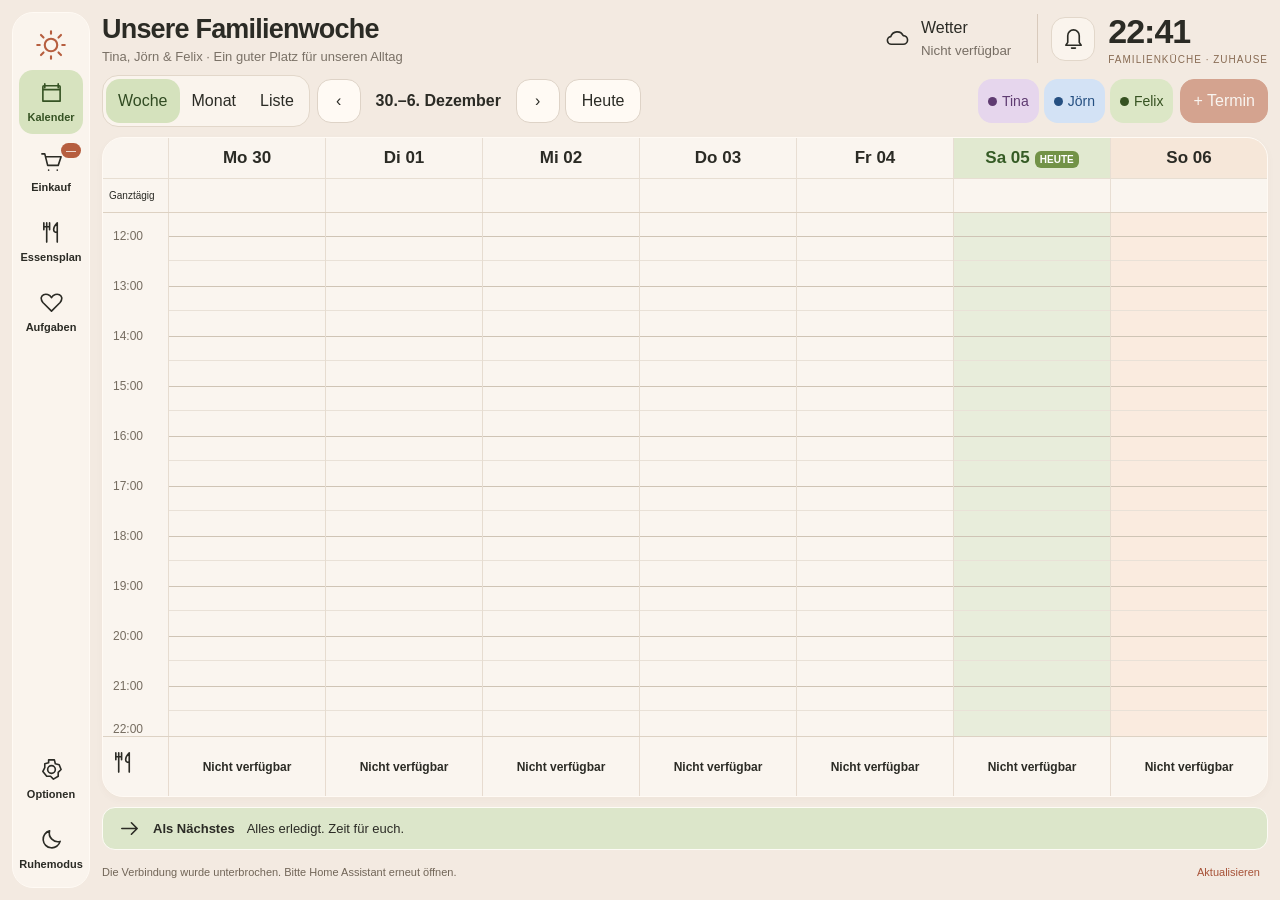
==== commit ccbb0252: "Release 0.11.0: persistent reminder preview and tested opt-in mobile delivery" ====
--- a/familienkueche/www/index.html
+++ b/familienkueche/www/index.html
@@ -12,5 +12,6 @@
 <script src="meals.js"></script>
 <script src="family.js"></script>
 <script src="saver.js"></script>
+<script src="reminders.js"></script>
 <script src="app.js"></script>
 </body></html>
--- a/familienkueche/www/style.css
+++ b/familienkueche/www/style.css
@@ -134,9 +134,10 @@
 .saver-settings{margin:16px 0}
 .saver-settings-actions{margin-top:14px}
 .photo-upload{margin:20px 0}
-.photo-upload-button{position:relative;display:inline-flex;align-items:center;justify-content:center;min-height:48px;padding:11px 15px;background:#dce7c9;border-radius:13px;cursor:pointer;color:#385324;border:1px solid #bdcda8;font-weight:bold;overflow:hidden}
-.photo-upload-button input{position:absolute;top:0;left:0;width:100%;height:100%;opacity:0;cursor:pointer}
-.photo-upload-button:focus-within{outline:3px solid #b36b49;outline-offset:2px}
+.photo-file-picker{display:flex;flex-direction:column;gap:7px;min-width:0;flex:1}
+.photo-file-picker label{font-size:14px;font-weight:bold}
+.photo-file-picker input[type=file]{display:block;position:static;width:100%;max-width:100%;min-height:48px;padding:10px;background:#fffaf4;border:1px solid #d7c8b9;border-radius:12px;color:#342f28;opacity:1;cursor:pointer}
+.photo-progress{overflow-wrap:break-word}
 .family-photo-grid{display:flex;flex-wrap:wrap;gap:12px}
 .family-photo-grid article{width:calc(33.333% - 8px);background:#eee4d8;border-radius:13px;overflow:hidden;padding-bottom:6px}
 .family-photo-grid img{display:block;width:100%;height:120px;object-fit:cover}
@@ -183,3 +184,51 @@
 .family-saver .saver-cards{padding-top:0}
 .family-saver .saver-hint{color:inherit}
 .family-saver .saver-inner{flex:1}
+
+.photo-selected{font-size:14px;margin:12px 0;overflow-wrap:break-word}
+
+/* Keep dialogs within the visible phone viewport even when the tablet canvas is wider. */
+.overlay.fit-viewport .modal:not(.cooking-modal){max-height:100%}
+.overlay.compact-dialog .family-photo-grid article{width:calc(50% - 6px)}
+.overlay.compact-dialog .photo-upload{align-items:stretch}
+
+/* Quiet reminder preview, rules and explicitly tested phone targets. */
+.reminder-bell{position:relative;min-width:44px;min-height:44px;padding:9px;background:#faf4ed;border:1px solid #e2d7ca;flex-shrink:0}
+.reminder-bell .badge{position:absolute;right:-4px;top:-5px;font-size:10px}
+.reminder-strip{display:flex;align-items:center;gap:7px;flex-shrink:0;margin-bottom:9px;background:#e0e9ce;border:1px solid #fdfbf5;border-radius:14px;padding:5px 9px}
+.reminder-strip>button{flex-shrink:0;font-size:12px;padding:7px 10px}
+.reminder-strip .reminder-strip-open{flex:1;min-width:0;display:flex;align-items:center;gap:10px;text-align:left;background:transparent;border:0;padding:5px}
+.reminder-strip-open>span{display:flex;flex-direction:column;gap:3px;min-width:0}
+.reminder-strip-open strong{font-size:11px;color:#5d7443}
+.reminder-strip-open>span>span{font-size:14px;white-space:nowrap;overflow:hidden;text-overflow:ellipsis}
+.reminder-tabs{gap:6px;margin-bottom:17px}
+.reminder-tabs button{font-size:14px;padding:9px 12px}
+.reminder-item{margin:13px 0;padding:15px;border-radius:16px;border:1px solid #ffffffaa}
+.reminder-item .family-symbol{width:42px;height:42px;border-radius:12px}
+.reminder-item .family-symbol svg{width:25px;height:25px}
+.reminder-item .row{gap:10px}
+.reminder-item-title{flex:1;min-width:0}
+.reminder-item-title strong{display:block;font-size:19px;overflow-wrap:break-word}
+.reminder-item-title small{display:block;margin-top:5px;font-size:12px;color:#635d55}
+.reminder-item>p{font-size:14px;margin-top:13px}
+.reminder-item>small{display:block;font-size:12px;margin-top:8px;color:#695e51}
+.reminder-item .pill-label{font-size:10px;flex-shrink:0}
+.reminder-actions{margin-top:13px;gap:6px}
+.reminder-actions button{font-size:12px;padding:8px 11px}
+.reminder-choice{display:flex;align-items:center;gap:11px;min-height:48px;margin:9px 0;cursor:pointer}
+.reminder-choice input{flex-shrink:0}
+.reminder-choice strong{display:block;font-size:17px;overflow-wrap:break-word}
+.reminder-choice small{display:block;margin-top:5px;color:#6a695a;font-size:12px}
+#reminder-rules-form>.form-field{margin:10px 0 15px}
+.reminder-section-title{margin-top:24px}
+.reminder-device{border:1px solid #d9d9c4;background:#e9eedf;padding:13px;border-radius:15px;margin:12px 0}
+.reminder-device .row button{font-size:13px}
+.reminder-history,.reminder-closed{margin-top:16px}
+.reminder-history summary,.reminder-closed summary{padding:10px 0;cursor:pointer;font-weight:bold;color:#687b50}
+.reminder-history p{font-size:12px;padding:9px 0;border-bottom:1px solid #e3d9cb;line-height:1.5}
+.reminder-history small{display:block;color:#9e4f34}
+.overlay.compact-dialog .reminder-tabs{gap:4px}
+.overlay.compact-dialog .reminder-tabs button{font-size:12px;padding:7px 9px}
+.overlay.compact-dialog .reminder-item>.row{flex-wrap:wrap}
+.overlay.compact-dialog .reminder-item-title strong{font-size:17px}
+.overlay.compact-dialog .reminder-item .pill-label{margin-left:52px}
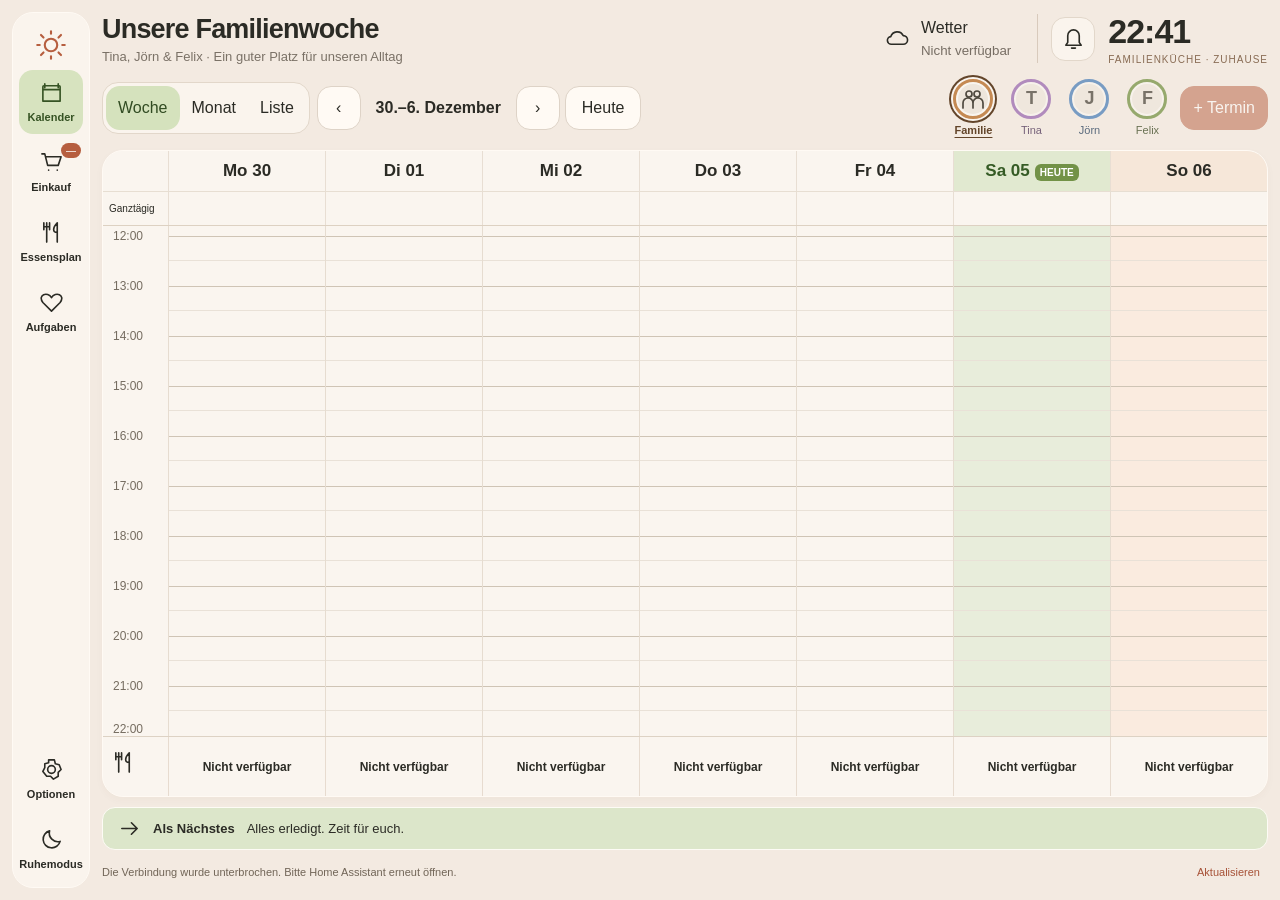
==== commit f9d50df5: "Add shared family portraits, calendar person selection and custom colours (0.12.0)" ====
--- a/familienkueche/www/index.html
+++ b/familienkueche/www/index.html
@@ -12,6 +12,7 @@
 <script src="meals.js"></script>
 <script src="family.js"></script>
 <script src="saver.js"></script>
+<script src="profiles.js"></script>
 <script src="reminders.js"></script>
 <script src="app.js"></script>
 </body></html>
--- a/familienkueche/www/style.css
+++ b/familienkueche/www/style.css
@@ -232,3 +232,42 @@
 .overlay.compact-dialog .reminder-item>.row{flex-wrap:wrap}
 .overlay.compact-dialog .reminder-item-title strong{font-size:17px}
 .overlay.compact-dialog .reminder-item .pill-label{margin-left:52px}
+
+/* The quiet view fills its document, including the temporary HA host layer. */
+html.saver-active,body.saver-active{width:100%;height:100%;min-width:0;min-height:0;margin:0;padding:0;overflow:hidden}
+#app.saver-active{position:absolute;top:0;right:0;bottom:0;left:0;width:100%;height:100%;min-width:0;min-height:0;margin:0;padding:0;gap:0;overflow:hidden}
+#app.saver-active>.family-saver.saver{flex:1;width:100%;height:100%;min-width:0;min-height:0;border:0;border-radius:0;margin:0}
+
+/* Family portraits stay compact so the week keeps its available height. */
+.profile-filters{gap:6px}
+.calendar-toolbar .profile-filter{display:flex;flex-direction:column;align-items:center;gap:5px;background:transparent;min-width:50px;min-height:60px;border:0;padding:4px 6px;border-radius:12px;font-size:11px;line-height:1.1}
+.profile-filter:hover{background:#ffffff66}
+.profile-avatar{display:inline-flex;position:relative;align-items:center;justify-content:center;width:40px;height:40px;flex-shrink:0;border:3px solid;border-radius:50%;padding:2px;background:#f9f5ef;overflow:hidden}
+.profile-initials{display:flex;align-items:center;justify-content:center;width:100%;height:100%;border-radius:50%;font-size:18px;font-weight:bold;background:#eee6dc;color:#504a40}
+.profile-initials svg{width:24px;height:24px}
+.profile-avatar img{position:absolute;top:2px;left:2px;width:calc(100% - 4px);height:calc(100% - 4px);border-radius:50%;object-fit:cover}
+.profile-filter[aria-pressed="true"] .profile-avatar{box-shadow:0 0 0 2px #faf5ef,0 0 0 4px currentColor}
+.profile-filter[aria-pressed="true"] .profile-name{font-weight:bold;text-decoration:underline;text-underline-offset:3px}
+.profile-filter[aria-pressed="false"]{opacity:.75}
+.profile-manager-people{margin:18px 0;gap:8px}
+.profile-editor{display:flex;align-items:center;gap:22px;margin:22px 0}
+.profile-editor-avatar{padding:8px;border-radius:50%}
+.profile-editor-avatar .profile-avatar{width:96px;height:96px;border-width:4px}
+.profile-editor-avatar .profile-initials{font-size:38px}
+.profile-editor-avatar svg{width:48px;height:48px}
+.profile-editor-content{flex:1;min-width:0}
+.profile-editor-content .source-label{line-height:1.6;margin:7px 0}
+.profile-photo-picker{margin:12px 0}
+.profile-photo-picker label{display:block;font-size:13px;margin-bottom:6px}
+.profile-photo-picker input{max-width:100%;font-size:14px}
+#profile-color-form>label{display:block;font-weight:bold;margin-bottom:12px}
+.profile-color-row{display:flex;align-items:center;gap:12px}
+.profile-color-row input{width:70px;height:48px;padding:4px;border-radius:10px;border:1px solid #d7cbbb;background:#fffaf4}
+.profile-swatches{gap:8px;margin-top:16px}
+.profile-swatch{display:flex;align-items:center;justify-content:center;width:44px;height:44px;padding:6px;border-radius:50%;border:2px solid transparent}
+.profile-swatch>span{display:block;width:28px;height:28px;border-radius:50%;border:1px solid #0001}
+.profile-swatch[aria-pressed="true"]{border-color:#4d5e41;background:#e5ebdb}
+#family-profile-manager [data-profile-status]{margin-top:14px}
+@media(max-width:1050px){.profile-filters{gap:3px}.calendar-toolbar .profile-filter{min-width:44px;padding:4px;font-size:10px}.profile-avatar{width:36px;height:36px}}
+@media(max-height:660px){.calendar-toolbar .profile-filter{min-height:50px;gap:3px}.profile-avatar{width:34px;height:34px}}
+@media(max-width:600px){.profile-editor{gap:12px;align-items:flex-start}.profile-editor-avatar .profile-avatar{width:70px;height:70px}.profile-manager-people{gap:4px}.profile-manager-people button{padding:8px 12px}.profile-photo-picker input{width:100%}}
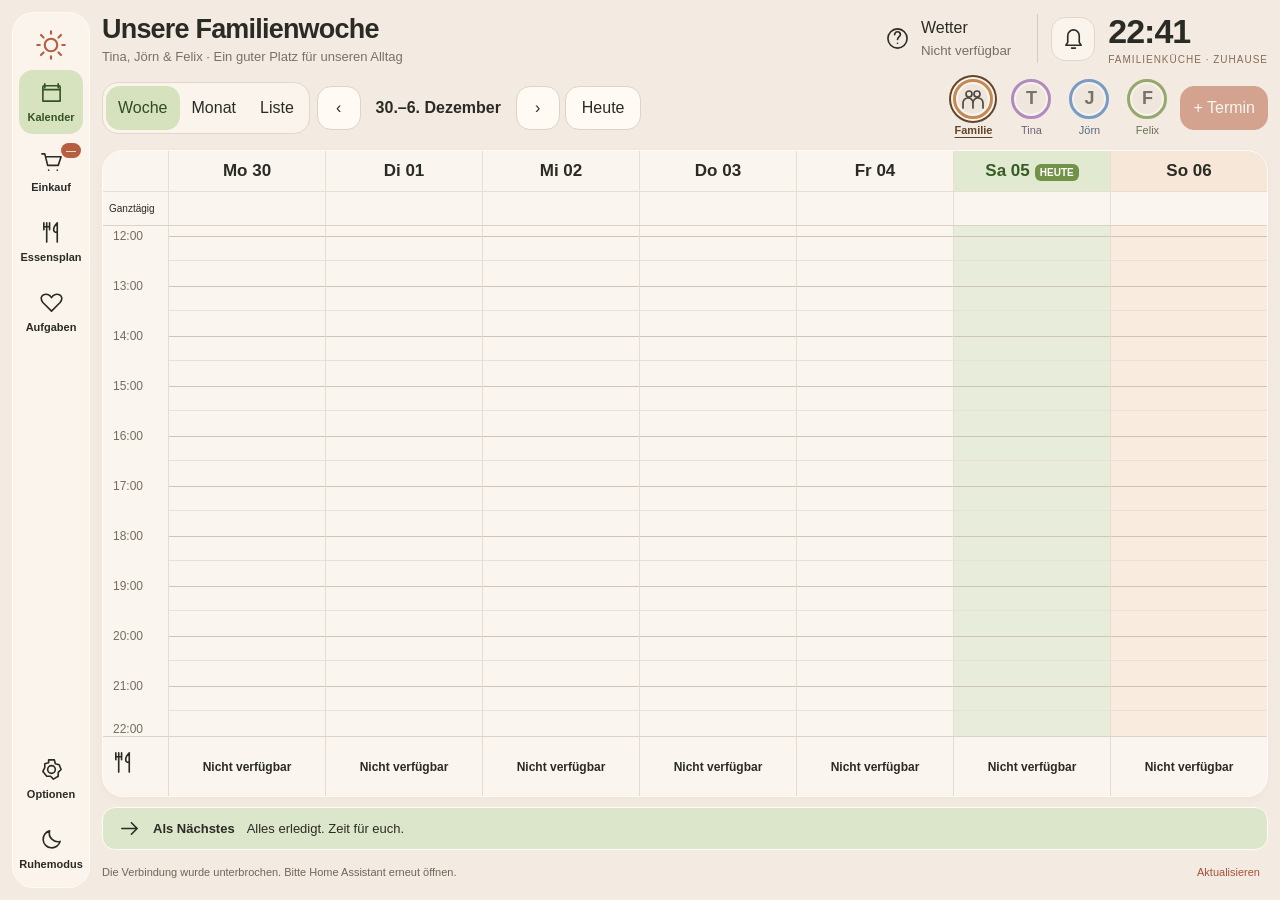
==== commit 0d357599: "Familienküche 0.14.0: manual offer-based recipe discovery with bounded OpenAI trials" ====
--- a/familienkueche/www/index.html
+++ b/familienkueche/www/index.html
@@ -9,6 +9,7 @@
 <script src="shopping.js"></script>
 <script src="weather.js"></script>
 <script src="suggestions.js"></script>
+<script src="meal-ai.js"></script>
 <script src="meals.js"></script>
 <script src="family.js"></script>
 <script src="saver.js"></script>
--- a/familienkueche/www/style.css
+++ b/familienkueche/www/style.css
@@ -240,7 +240,7 @@
 
 /* Family portraits stay compact so the week keeps its available height. */
 .profile-filters{gap:6px}
-.calendar-toolbar .profile-filter{display:flex;flex-direction:column;align-items:center;gap:5px;background:transparent;min-width:50px;min-height:60px;border:0;padding:4px 6px;border-radius:12px;font-size:11px;line-height:1.1}
+.profile-filters .profile-filter{display:flex;flex-direction:column;align-items:center;gap:5px;background:transparent;min-width:50px;min-height:60px;border:0;padding:4px 6px;border-radius:12px;font-size:11px;line-height:1.1}
 .profile-filter:hover{background:#ffffff66}
 .profile-avatar{display:inline-flex;position:relative;align-items:center;justify-content:center;width:40px;height:40px;flex-shrink:0;border:3px solid;border-radius:50%;padding:2px;background:#f9f5ef;overflow:hidden}
 .profile-initials{display:flex;align-items:center;justify-content:center;width:100%;height:100%;border-radius:50%;font-size:18px;font-weight:bold;background:#eee6dc;color:#504a40}
@@ -268,6 +268,57 @@
 .profile-swatch>span{display:block;width:28px;height:28px;border-radius:50%;border:1px solid #0001}
 .profile-swatch[aria-pressed="true"]{border-color:#4d5e41;background:#e5ebdb}
 #family-profile-manager [data-profile-status]{margin-top:14px}
-@media(max-width:1050px){.profile-filters{gap:3px}.calendar-toolbar .profile-filter{min-width:44px;padding:4px;font-size:10px}.profile-avatar{width:36px;height:36px}}
-@media(max-height:660px){.calendar-toolbar .profile-filter{min-height:50px;gap:3px}.profile-avatar{width:34px;height:34px}}
+@media(max-width:1050px){.profile-filters{gap:3px}.profile-filters .profile-filter{min-width:44px;padding:4px;font-size:10px}.profile-avatar{width:36px;height:36px}}
+@media(max-height:660px){.profile-filters .profile-filter{min-height:50px;gap:3px}.profile-avatar{width:34px;height:34px}}
 @media(max-width:600px){.profile-editor{gap:12px;align-items:flex-start}.profile-editor-avatar .profile-avatar{width:70px;height:70px}.profile-manager-people{gap:4px}.profile-manager-people button{padding:8px 12px}.profile-photo-picker input{width:100%}}
+
+
+/* Shared family portraits and graphic choices in task/routine editors. */
+.profile-person-chip{display:inline-flex;align-items:center;gap:9px;flex-shrink:0;border-radius:28px;padding:4px 10px 4px 4px;font-size:14px;font-weight:bold}
+.profile-person-chip.compact{padding:2px;background:transparent}
+.profile-person-chip.compact .profile-name{position:absolute;width:1px;height:1px;padding:0;margin:-1px;overflow:hidden;clip:rect(0,0,0,0);white-space:nowrap;border:0}
+.family-person-field,.family-icon-field{min-width:0;border:1px solid #ded2c4;border-radius:15px;padding:13px 16px;margin:0}
+.family-person-field legend,.family-icon-field legend{font-size:14px;font-weight:bold;padding:0 5px}
+.family-person-field .profile-filters{flex-wrap:wrap;gap:16px;padding:4px 2px}
+.family-person-field .profile-filters .profile-filter{min-width:65px;font-size:13px}
+.family-person-field .profile-avatar{width:48px;height:48px}
+.family-icon-grid{display:flex;flex-wrap:wrap;gap:8px}
+.family-icon-choice{display:flex;flex-direction:column;align-items:center;justify-content:center;gap:7px;min-height:72px;width:calc(16.666% - 7px);min-width:70px;padding:9px 5px;font-size:12px;border:2px solid #e3d8ca;background:#fffaf4;border-radius:13px;line-height:1.2}
+.family-icon-choice svg{width:29px;height:29px}
+.family-icon-choice[aria-pressed="true"]{background:#e1e9cf;border-color:#6f894b;color:#365321;box-shadow:inset 0 0 0 1px #6f894b}
+.family-icon-choice:hover{background:#efe7da}
+.family-step-editor{flex-wrap:wrap;align-items:flex-start;padding:12px;border:1px solid #ded2c4;border-radius:15px;background:#fffaf455}
+.family-step-symbol{flex:0 0 180px;min-width:0}
+.family-step-symbol summary{display:flex;align-items:center;gap:10px;padding:8px 10px;min-height:48px;border:1px solid #dbcebd;border-radius:12px;background:#fffaf4;cursor:pointer;list-style:none}
+.family-step-symbol summary::-webkit-details-marker{display:none}
+.family-step-symbol summary:focus-visible{outline:3px solid #b36b49;outline-offset:2px}
+.family-step-symbol summary>svg{width:29px;height:29px}
+.family-step-symbol summary strong{display:block;font-size:13px}
+.family-step-symbol summary small{display:block;margin-top:4px;font-size:10px}
+.family-step-symbol details[open] summary{margin-bottom:9px;background:#e9eedf}
+.family-step-symbol .family-icon-grid{gap:5px}
+.family-step-symbol .family-icon-choice{width:calc(33.333% - 4px);min-width:0;min-height:56px;padding:5px 2px;font-size:9px;gap:4px}
+.family-step-symbol .family-icon-choice svg{width:24px;height:24px}
+.family-step-editor>.family-step-title{min-height:48px;flex:1;min-width:80px}
+.family-step-editor>[data-action="family-remove-step"]{min-width:44px;min-height:48px}
+@media(max-width:1050px){.family-person-field .profile-filters .profile-filter{min-width:58px}.family-icon-choice{width:calc(25% - 6px)}}
+@media(max-width:600px){.family-person-field{padding:12px 8px}.family-person-field .profile-filters{gap:9px}.family-person-field .profile-filters .profile-filter{min-width:52px;font-size:11px;padding:5px}.family-person-field .profile-avatar{width:42px;height:42px}.family-icon-choice{min-width:0;width:calc(33.333% - 6px);font-size:11px}.family-step-symbol{flex-basis:100%;order:2}.family-step-symbol .family-icon-choice{width:calc(25% - 4px);min-height:60px;font-size:10px}}
+
+.family-assignees{display:inline-flex;align-items:center;flex-wrap:wrap;gap:6px;flex-shrink:0}
+.family-assignees.compact{flex-wrap:nowrap;gap:3px}
+.family-assignees.compact.is-multiple .profile-avatar{width:32px;height:32px}
+.family-assignees.compact.is-multiple .profile-initials{font-size:14px}
+.family-assignees.compact.is-multiple .profile-initials svg{width:20px;height:20px}
+.family-person-field .source-label{margin-top:12px;line-height:1.5}
+
+.calendar-edit-link{display:inline-flex;align-items:center;justify-content:center;min-height:44px;padding:10px 16px;border-radius:14px;text-decoration:none;font-weight:bold;text-align:center}
+.calendar-edit-link:hover{background:#9e4f34}
+.calendar-edit-link:focus-visible{outline:3px solid #b36b49;outline-offset:2px}
+
+/* Manual offer-based recipe discovery, no automatic paid calls. */
+#meal-ai-dialog .form-grid{margin-top:18px}#ai-offers{width:100%;min-height:110px;font:inherit;padding:12px;border:1px solid var(--line, #ded3c7);border-radius:12px;background:var(--paper, #fffaf4)}
+#meal-ai-dialog .row{gap:10px;margin:12px 0}#meal-ai-dialog input[type=checkbox]{flex-shrink:0;width:22px;height:22px}#meal-ai-dialog details{margin:16px 0}#meal-ai-dialog summary{min-height:44px;cursor:pointer;font-weight:600}#meal-ai-dialog li{margin:6px 0}
+.ai-results{margin-top:24px}.ai-recipe-grid{display:grid;grid-template-columns:repeat(2,minmax(0,1fr));gap:14px}.ai-recipe{padding:16px;border:1px solid var(--line, #ded3c7);border-radius:18px;background:var(--paper, #fffaf4);overflow-wrap:anywhere}.ai-recipe h3{margin-bottom:10px}.ai-recipe p{margin-top:10px}.ai-recipe button,.ai-recipe a{min-height:44px}
+@media(max-width:650px){.ai-recipe-grid{grid-template-columns:1fr}}
+
+.meal-toolbar{flex-wrap:wrap}.meal-toolbar .period-controls{flex-shrink:0}
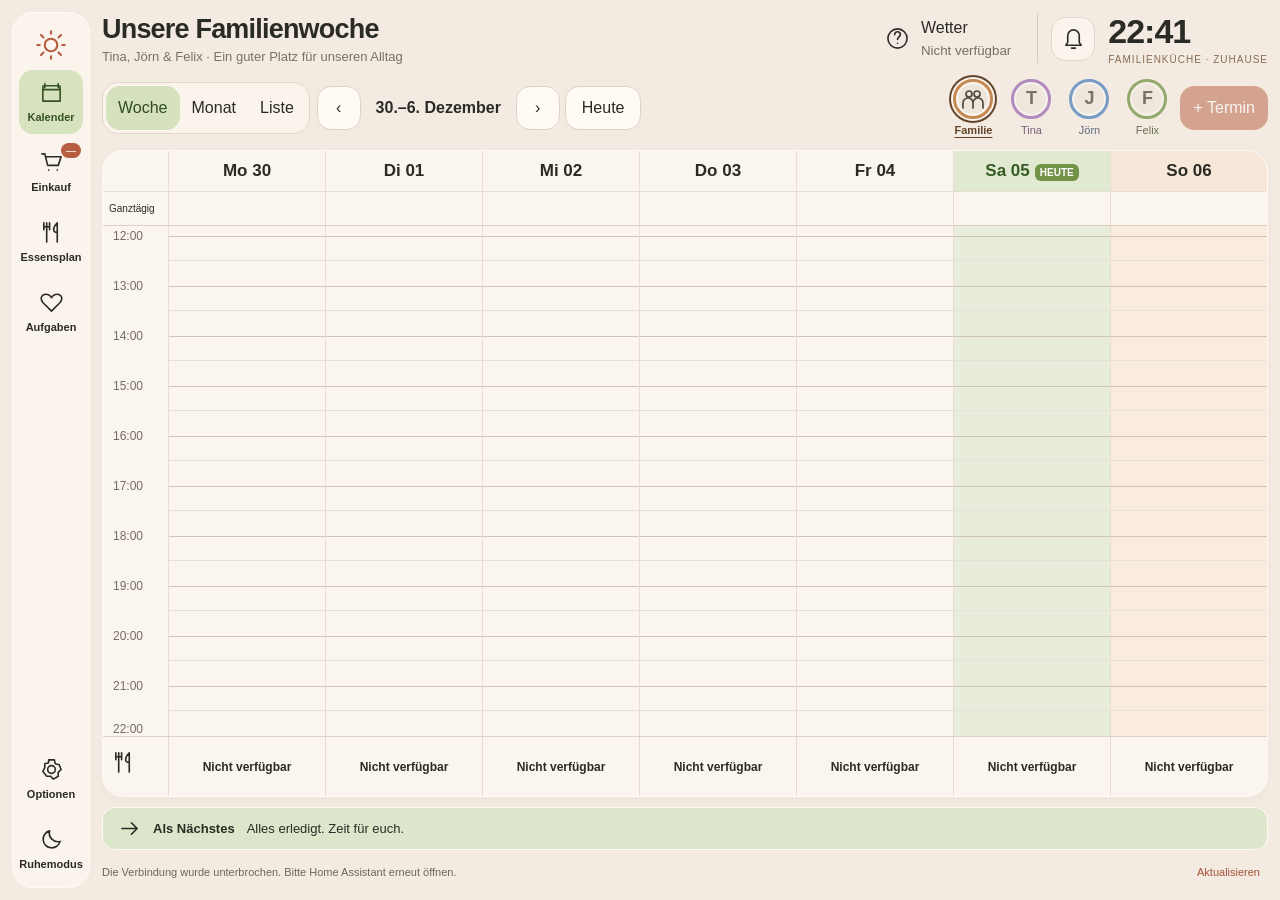
==== commit caccc81a: "Familienküche 0.16.0: original recipe photos, shared taste feedback and reviewable three-day meal pl" ====
--- a/familienkueche/www/index.html
+++ b/familienkueche/www/index.html
@@ -9,6 +9,7 @@
 <script src="shopping.js"></script>
 <script src="weather.js"></script>
 <script src="suggestions.js"></script>
+<script src="meal-tools.js"></script>
 <script src="meal-ai.js"></script>
 <script src="meals.js"></script>
 <script src="family.js"></script>
--- a/familienkueche/www/style.css
+++ b/familienkueche/www/style.css
@@ -322,3 +322,13 @@
 @media(max-width:650px){.ai-recipe-grid{grid-template-columns:1fr}}
 
 .meal-toolbar{flex-wrap:wrap}.meal-toolbar .period-controls{flex-shrink:0}
+
+.ai-results [data-ai-searches] a{display:flex;align-items:center;min-height:44px;padding:6px 0;overflow-wrap:anywhere}
+
+.ai-mode-picker{margin:14px 0 8px;flex-wrap:wrap}.ai-mode-picker button{min-height:44px;flex:1}.ai-recipe .recipe-mark{margin:0 5px 6px 0}
+
+/* Recipe discovery with original photos, local learning and plan drafts. */
+.ai-recipe .ai-photo{display:block;width:calc(100% + 32px);height:190px;margin:-16px -16px 14px;border-radius:17px 17px 0 0;overflow:hidden;position:relative;background:#e8e0d5}.ai-photo img{position:absolute;top:0;left:0;right:0;bottom:0;width:100%;height:100%;object-fit:cover}.ai-photo .photo-placeholder{display:flex;position:absolute;top:0;left:0;right:0;bottom:0;align-items:center;justify-content:center;flex-direction:column;gap:10px;color:#8d8071}.recipe-feedback{display:flex;flex-wrap:wrap;align-items:flex-start;gap:8px;margin-top:10px}.recipe-feedback details{margin:0!important}.recipe-feedback summary{padding:10px 12px;min-height:44px}.recipe-feedback .stack{padding:8px;background:#f4ece2;border-radius:12px}.recipe-feedback [role=status]{font-size:13px;flex-basis:100%}.taste-rating{border-top:1px solid #ded3c7;padding:14px 0}.meal-draft-grid{display:grid;grid-template-columns:repeat(3,minmax(0,1fr));gap:12px;margin-top:18px}.meal-draft-day{border:1px solid #ded3c7;border-radius:14px;padding:12px;overflow:hidden}.meal-draft-day .ai-photo{display:block;height:120px;position:relative;margin-bottom:12px}.meal-draft-day h3{margin-bottom:10px}.meal-draft-day .recipe-mark{white-space:normal;margin:10px 0}.meal-draft-day button{margin-top:12px}#meal-taste-form textarea{width:100%;font:inherit;padding:12px;border:1px solid #ded3c7;border-radius:12px;background:#fffaf4}
+@media(max-width:650px){.meal-draft-grid{grid-template-columns:1fr}.ai-recipe .ai-photo{height:170px}}
+
+.planned-dish>.row,.suggestion-actions{flex-wrap:wrap}.suggestion-actions .recipe-feedback{flex-basis:100%}
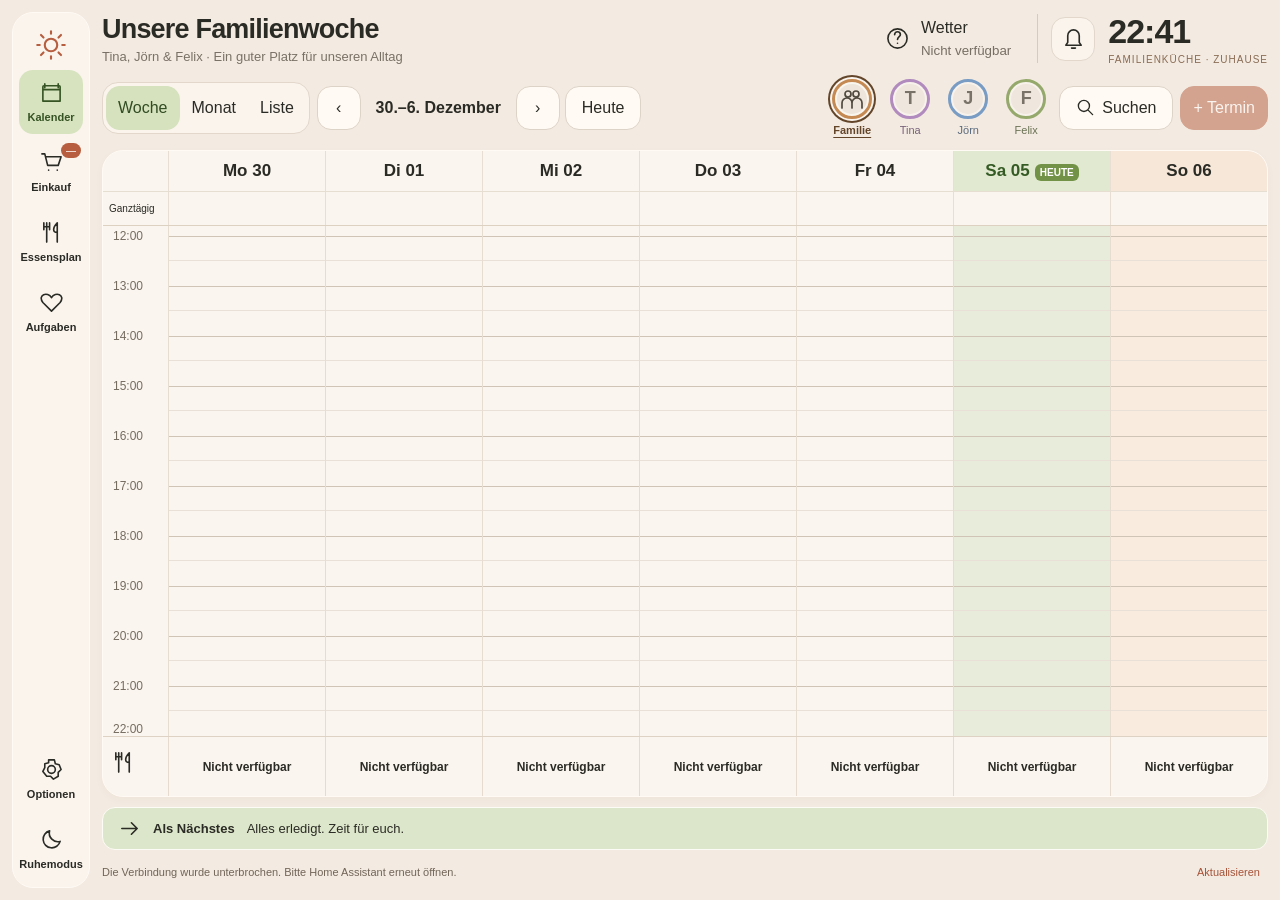
==== commit 83bc9c99: "Familienküche 0.17.0: calendar search and same-person overlap warnings" ====
--- a/familienkueche/www/index.html
+++ b/familienkueche/www/index.html
@@ -16,5 +16,6 @@
 <script src="saver.js"></script>
 <script src="profiles.js"></script>
 <script src="reminders.js"></script>
+<script src="calendar-tools.js"></script>
 <script src="app.js"></script>
 </body></html>
--- a/familienkueche/www/style.css
+++ b/familienkueche/www/style.css
@@ -323,6 +323,33 @@
 
 .meal-toolbar{flex-wrap:wrap}.meal-toolbar .period-controls{flex-shrink:0}
 
+/* Calendar search stays in a dialog; conflict hints only take space when needed. */
+.calendar-toolbar{flex-wrap:wrap}
+.calendar-search-button,.calendar-conflict-button{display:inline-flex;align-items:center;justify-content:center;gap:7px;min-height:44px;white-space:nowrap}
+.calendar-search-button svg,.calendar-conflict-button svg{width:19px;height:19px;flex-shrink:0}
+.calendar-conflict-strip:empty{display:none}
+.calendar-conflict-strip{flex-shrink:0;margin:-3px 0 7px}
+.calendar-conflict-button{background:#f1dcc8;border-color:#dbc0a4;color:#805031;font-size:13px;padding:6px 12px}
+#calendar-search>form>label{font-size:14px;font-weight:bold}
+.calendar-search-input{display:flex;gap:8px;margin:8px 0 14px}
+.calendar-search-input input{flex:1;min-width:0;font-size:17px}
+.calendar-search-dates .form-field{flex:1;min-width:0}
+.calendar-search-dates input{width:100%;min-width:0}
+.calendar-search-presets{display:flex;gap:8px;flex-wrap:wrap;margin:12px 0}
+.calendar-search-presets button{font-size:13px;padding:8px 12px}
+#calendar-search .profile-filters{margin:8px 0}
+[data-calendar-search-results]{margin-top:20px}
+.calendar-result-count{font-weight:bold;margin:12px 0}
+.calendar-result{width:100%;align-items:center;margin:7px 0;gap:12px}
+.calendar-result>span:nth-child(2){flex:1;min-width:0}
+.calendar-result small{white-space:normal;overflow-wrap:break-word}
+.calendar-conflict-group{padding-top:17px;margin-top:17px;border-top:1px solid #ddcdbb}
+.calendar-conflict-group h3{font-size:18px}
+.calendar-conflict-time{font-size:14px;color:#805031;margin:6px 0 12px}
+.calendar-detail-nav{display:flex;justify-content:space-between;flex-wrap:wrap;gap:8px;margin-top:17px;padding-top:15px;border-top:1px solid #ddcdbb}
+.calendar-detail-nav button{font-size:13px}
+@media(max-width:1050px){.calendar-toolbar .calendar-search-button{padding:7px 9px;font-size:14px}}
+
 .ai-results [data-ai-searches] a{display:flex;align-items:center;min-height:44px;padding:6px 0;overflow-wrap:anywhere}
 
 .ai-mode-picker{margin:14px 0 8px;flex-wrap:wrap}.ai-mode-picker button{min-height:44px;flex:1}.ai-recipe .recipe-mark{margin:0 5px 6px 0}
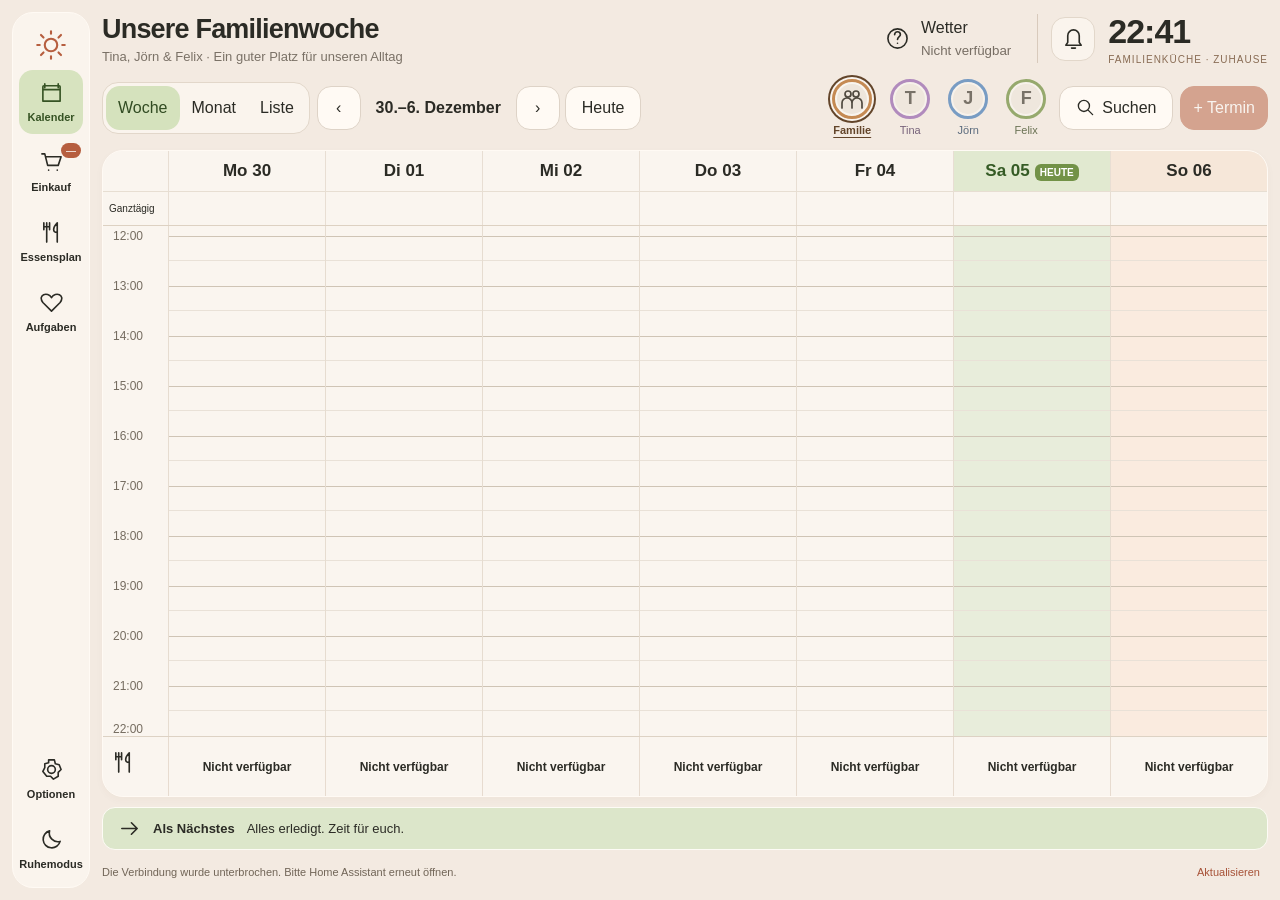
==== commit 317377f8: "Familienküche 0.18.0: edit and move Google events with reviewed changes and version checks" ====
--- a/familienkueche/www/index.html
+++ b/familienkueche/www/index.html
@@ -16,6 +16,7 @@
 <script src="saver.js"></script>
 <script src="profiles.js"></script>
 <script src="reminders.js"></script>
+<script src="calendar-editor.js"></script>
 <script src="calendar-tools.js"></script>
 <script src="app.js"></script>
 </body></html>
--- a/familienkueche/www/style.css
+++ b/familienkueche/www/style.css
@@ -348,6 +348,24 @@
 .calendar-conflict-time{font-size:14px;color:#805031;margin:6px 0 12px}
 .calendar-detail-nav{display:flex;justify-content:space-between;flex-wrap:wrap;gap:8px;margin-top:17px;padding-top:15px;border-top:1px solid #ddcdbb}
 .calendar-detail-nav button{font-size:13px}
+.calendar-shift-buttons{display:flex;gap:7px;flex-wrap:wrap;margin-top:18px}
+.calendar-shift-buttons button{font-size:13px;padding:9px 12px;min-height:44px}
+.calendar-editor-actions{flex-wrap:wrap}
+.calendar-edit-comparison{display:flex;gap:12px;margin:18px 0}
+.calendar-edit-comparison>div{flex:1;min-width:0;padding:16px;border-radius:14px;background:#eee4d6}
+.calendar-edit-comparison>div:last-child{background:#e0e8ce}
+.calendar-edit-comparison small{display:block;margin-bottom:10px;color:#726454}
+.calendar-edit-comparison strong{display:block;font-size:20px;overflow-wrap:break-word}
+.calendar-edit-comparison p{line-height:1.5;margin-top:9px}
+.calendar-edit-conflicts{border:1px solid #c69267;background:#f3dfcb}
+.calendar-edit-conflicts p{margin-top:12px;line-height:1.5}
+.calendar-edit-description{padding:12px;background:#eee4d6;border-radius:12px;margin-top:12px}
+.calendar-edit-description summary{cursor:pointer}
+.calendar-edit-description p{white-space:pre-wrap;overflow-wrap:break-word;margin-top:12px}
+#calendar-edit-form textarea{resize:vertical;min-height:85px}
+#calendar-edit-form>.source-label{margin-bottom:15px}
+#calendar-google-setup>p{line-height:1.5;margin-bottom:12px}
+.overlay.compact-dialog .calendar-edit-comparison{flex-direction:column}
 @media(max-width:1050px){.calendar-toolbar .calendar-search-button{padding:7px 9px;font-size:14px}}
 
 .ai-results [data-ai-searches] a{display:flex;align-items:center;min-height:44px;padding:6px 0;overflow-wrap:anywhere}
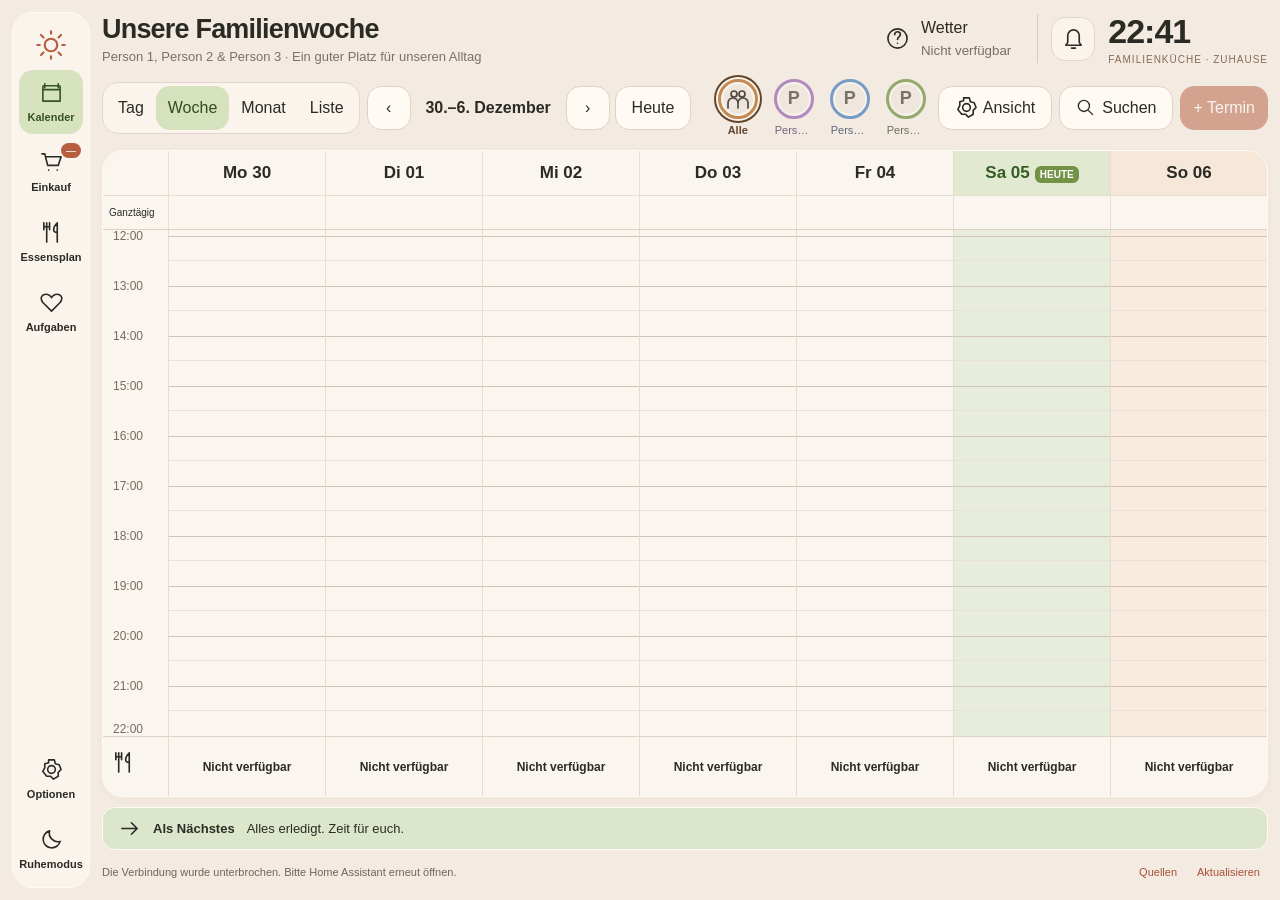
==== commit 8c11469a: "Add points, rewards and flexible tasks with neutral installation defaults (0.24.0)" ====
--- a/familienkueche/www/index.html
+++ b/familienkueche/www/index.html
@@ -12,6 +12,7 @@
 <script src="meal-tools.js"></script>
 <script src="meal-ai.js"></script>
 <script src="meals.js"></script>
+<script src="rewards.js"></script>
 <script src="family.js"></script>
 <script src="saver.js"></script>
 <script src="profiles.js"></script>
--- a/familienkueche/www/style.css
+++ b/familienkueche/www/style.css
@@ -69,7 +69,7 @@
 .event.event-tiny .time{display:none}
 
 .now-line{position:absolute;left:0;right:0;height:2px;background:#b45a40;z-index:4;pointer-events:none}.now-line:before{content:'';position:absolute;width:7px;height:7px;border-radius:50%;background:#b45a40;left:-3px;top:-2.5px}.now-label{position:absolute;right:3px;bottom:3px;background:#b45a40;color:#fff;border-radius:4px;padding:1px 4px;font-size:10px;line-height:13px;font-weight:bold}
-.weather-button{border:0;background:transparent;text-align:left;padding:3px;min-height:44px;line-height:1.35}.weather-button strong{font-size:18px}.weather-current{margin:20px 0}.weather-current>svg{width:45px;height:45px;color:#b45a40}.weather-current strong{font-size:36px}.weather-days{display:flex;gap:8px;margin:13px 0;overflow-x:auto}.weather-day{min-width:104px;flex:1;background:#e6ebda;border-radius:13px;padding:13px 8px;text-align:center;font-size:12px}.weather-day>svg{display:block;margin:12px auto;color:#7c8f54}.weather-day p{margin-bottom:7px}.weather-day small{font-size:10px}.waste.birthdays,.month-event.birthdays{background:#f4d8df;color:#86445d}.waste.holidays,.month-event.holidays{background:#f7e8bc;color:#7b6226}.outside-hours{color:#785d47;background:#eee2cf;font-size:10px}
+.weather-button{border:0;background:transparent;text-align:left;padding:3px;min-height:44px;line-height:1.35}.weather-button strong{font-size:18px}.weather-current{margin:20px 0}.weather-current>svg{width:45px;height:45px;color:#b45a40}.weather-current strong{font-size:36px}.weather-section-title{margin-top:19px}.weather-days-title{margin-top:21px}.weather-hours{display:flex;gap:8px;margin:12px 0 15px;overflow-x:auto;padding:2px 1px 8px;overscroll-behavior-inline:contain;scroll-snap-type:x proximity;-webkit-overflow-scrolling:touch}.weather-hour{flex:0 0 88px;min-width:88px;min-height:112px;display:flex;flex-direction:column;align-items:center;justify-content:flex-start;gap:8px;padding:10px 5px;background:#e6ebda;border:1px solid #d8e0c7;border-radius:13px;text-align:center;scroll-snap-align:start;font-size:12px;font-variant-numeric:tabular-nums}.weather-hour time{font-size:12px;font-weight:700;white-space:nowrap}.weather-hour>svg{width:27px;height:27px;color:#7c8f54}.weather-hour>strong{font-size:18px}.weather-hour small{font-size:10px;white-space:nowrap}.weather-days{display:flex;gap:8px;margin:13px 0;overflow-x:auto}.weather-day{min-width:104px;flex:1;background:#e6ebda;border-radius:13px;padding:13px 8px;text-align:center;font-size:12px}.weather-day>svg{display:block;margin:12px auto;color:#7c8f54}.weather-day p{margin-bottom:7px}.weather-day small{font-size:10px}.waste.birthdays,.month-event.birthdays{background:#f4d8df;color:#86445d}.waste.holidays,.month-event.holidays{background:#f7e8bc;color:#7b6226}.outside-hours{color:#785d47;background:#eee2cf;font-size:10px}
 
 /* Long recipe names must not increase the height of the calendar footer. */
 .meal-strip{height:60px;min-height:60px;max-height:60px}.meal-slot{display:flex;align-items:center;justify-content:center;height:59px;min-height:0;padding:6px}.meal-slot-label{display:-webkit-box;-webkit-box-orient:vertical;-webkit-line-clamp:2;overflow:hidden;max-height:32px;line-height:16px;overflow-wrap:break-word;word-wrap:break-word;text-align:center;width:100%}
@@ -96,6 +96,27 @@
 .family-task strong{display:block;font-size:20px;overflow-wrap:break-word}
 .family-task small{display:block;margin-top:5px;font-size:12px;color:#655d56}
 .family-task input,.routine-step input{flex-shrink:0;width:28px;height:28px}
+.family-task-personal{display:block;padding:13px}
+.family-personal-heading{display:flex;align-items:center;gap:12px}
+.family-personal-heading>div{flex:1;min-width:0}
+.family-person-checks,.family-routine-people{display:flex;gap:8px;flex-wrap:wrap;margin-top:12px}
+.family-person-check{display:flex;align-items:center;gap:10px;flex:1;min-width:180px;min-height:56px;padding:7px 10px;border:1px solid #ffffffaa;border-radius:13px;cursor:pointer}
+.family-person-check .profile-person-chip{background:transparent;padding:0;min-width:0}
+.family-person-check .profile-avatar{width:35px;height:35px}
+.family-person-state{font-size:12px;margin-left:auto}
+.family-person-check.is-checked{box-shadow:inset 0 0 0 1px #78965166}
+.family-person-routine{display:flex;align-items:center;justify-content:space-between;gap:8px;flex:1;min-width:150px;min-height:56px;padding:7px 10px}
+.family-person-routine .profile-person-chip{background:transparent;padding:0}
+.family-person-routine .profile-avatar{width:32px;height:32px}
+.family-person-routine>small{white-space:nowrap}
+.family-routine-picker{display:flex;flex-wrap:wrap;gap:8px;margin-bottom:17px}
+.family-routine-picker>button{padding:4px;background:transparent}
+.family-routine-picker>button[aria-pressed=true]{border-color:#895a41;box-shadow:0 0 0 2px #895a4133}
+.family-completion-field{border:1px solid #dacdbf;border-radius:13px;padding:12px}
+.family-completion-field legend{font-size:14px;font-weight:bold}
+.family-completion-options{display:flex;flex-wrap:wrap;gap:12px}
+.family-completion-options label{display:flex;align-items:center;gap:8px;min-height:44px;cursor:pointer}
+.family-completion-options input{width:22px;height:22px;min-height:22px;accent-color:#75934f}
 .family-symbol{display:inline-flex;align-items:center;justify-content:center;width:54px;height:54px;background:#ffffff88;border-radius:16px;flex-shrink:0}
 .family-symbol svg{width:32px;height:32px;stroke-width:1.7}
 .family-edit{flex-shrink:0;border:0;background:transparent;padding:10px;min-width:44px}
@@ -365,6 +386,9 @@
 #calendar-edit-form textarea{resize:vertical;min-height:85px}
 #calendar-edit-form>.source-label{margin-bottom:15px}
 #calendar-google-setup>p{line-height:1.5;margin-bottom:12px}
+.calendar-setup-steps{padding-left:24px}
+.calendar-setup-steps li{padding:8px 0 14px 5px;line-height:1.5}
+.calendar-setup-steps li>p{margin:6px 0 10px}
 .overlay.compact-dialog .calendar-edit-comparison{flex-direction:column}
 @media(max-width:1050px){.calendar-toolbar .calendar-search-button{padding:7px 9px;font-size:14px}}
 
@@ -377,3 +401,46 @@
 @media(max-width:650px){.meal-draft-grid{grid-template-columns:1fr}.ai-recipe .ai-photo{height:170px}}
 
 .planned-dish>.row,.suggestion-actions{flex-wrap:wrap}.suggestion-actions .recipe-feedback{flex-basis:100%}
+
+#calendar-google-setup .calendar-editor-actions>a{color:#8a4e35;font-size:14px;text-decoration:underline}
+
+/* Calendar day detail and readable month previews. */
+.day-head{background:transparent;border-top:0;border-right:0;border-bottom:0;border-radius:0;min-height:44px;cursor:pointer}
+.month-count{margin-left:auto;border-radius:12px;min-width:21px;padding:2px 5px;background:#eee1d0;color:#6b5541;text-align:center;font-size:11px}
+.month-row,.month-day{min-height:96px}.month-event{padding:3px 4px}.month-more{font-weight:bold;min-height:18px}
+.day-calendar{display:flex;gap:12px;flex:1;min-height:0}.day-calendar>.calendar{flex:1.6;min-width:0}.day-agenda{flex:1;min-width:230px;overflow-y:auto;padding:15px}.day-agenda h3{margin-bottom:12px}
+.day-entry{align-items:flex-start;min-height:60px;padding:12px 5px}.day-entry .agenda-line{margin-top:3px;flex-shrink:0}.day-entry-text{min-width:0}.day-entry strong{font-size:17px;white-space:normal;overflow-wrap:break-word}.day-entry small{font-size:13px}
+.day-calendar .event strong{white-space:normal;display:-webkit-box;-webkit-line-clamp:2;-webkit-box-orient:vertical;font-size:15px;line-height:1.25}.day-calendar .event .time{font-size:12px}.day-calendar .event-tiny strong{white-space:nowrap;display:block;font-size:12px}.day-calendar .event-compact strong{-webkit-line-clamp:1}
+.day-calendar .all-day{height:auto;min-height:35px;max-height:112px;overflow-y:auto}.day-calendar .all-day-cell{display:flex;gap:4px;flex-wrap:wrap}.day-calendar .waste{white-space:normal;text-align:left}
+.day-calendar .meal-strip{min-height:60px}.day-calendar .day-grid{background-image:repeating-linear-gradient(to bottom,#cfc4b5 0,#cfc4b5 1px,transparent 1px,transparent 31px,#e9e1d7 31px,#e9e1d7 32px,transparent 32px,transparent 64px)}
+@media(max-height:699px){.month-row,.month-day{min-height:100px}.day-agenda{padding:10px}}
+@media(max-width:700px){.day-calendar{flex-direction:column;overflow:auto}.day-calendar>.calendar{flex:none;min-height:410px}.day-agenda{flex:none;min-height:150px}}
+
+/* Per-device calendar display settings; keep other sections at their own sizes. */
+.calendar-appearance-button{display:flex;align-items:center;gap:5px;white-space:nowrap}
+.calendar-preferences-grid{margin:16px 0}.calendar-source-options{margin:17px 0;border:1px solid #ded3c7;border-radius:12px;padding:14px;display:flex;flex-wrap:wrap;gap:16px}.calendar-source-options legend{padding:0 6px;font-weight:bold}.calendar-source-options label{min-height:44px}.calendar-remember{margin:14px 0;min-height:44px}
+.calendar-font-large .event strong{font-size:15px}.calendar-font-xlarge .event strong{font-size:17px}.calendar-font-large .event .time{font-size:12px}.calendar-font-xlarge .event .time{font-size:13px}.calendar-font-large .hour{font-size:14px}.calendar-font-xlarge .hour{font-size:15px}
+.calendar-font-large .month-event strong{font-size:14px}.calendar-font-xlarge .month-event strong{font-size:16px}.calendar-font-large .month-event>span{font-size:12px}.calendar-font-xlarge .month-event>span{font-size:13px}.calendar-font-large .month-day{min-height:112px}.calendar-font-xlarge .month-day{min-height:128px}
+.calendar-font-large .day-entry strong,.calendar-font-large .agenda-group .agenda-event strong{font-size:20px}.calendar-font-xlarge .day-entry strong,.calendar-font-xlarge .agenda-group .agenda-event strong{font-size:22px}.calendar-font-large .day-entry small,.calendar-font-large .agenda-group .agenda-event small{font-size:15px}.calendar-font-xlarge .day-entry small,.calendar-font-xlarge .agenda-group .agenda-event small{font-size:16px}
+.calendar-font-large .conflict-entry strong{font-size:14px}.calendar-font-xlarge .conflict-entry strong{font-size:16px}.calendar-font-large .conflict-entry>span{font-size:12px}.calendar-font-xlarge .conflict-entry>span{font-size:13px}
+@media(max-width:1050px){.calendar-appearance-button{font-size:14px;padding:7px 9px}.calendar-appearance-button svg{width:19px}}
+
+.calendar-font-large .waste{font-size:13px}.calendar-font-xlarge .waste{font-size:15px}.calendar-font-large .day-head{font-size:18px}.calendar-font-xlarge .day-head{font-size:20px}.calendar-font-large .month-number{font-size:15px}.calendar-font-xlarge .month-number{font-size:17px}.calendar-font-large .event .person{font-size:11px}.calendar-font-xlarge .event .person{font-size:12px}
+@media(max-width:1050px){.calendar-toolbar .calendar-appearance-button span,.calendar-toolbar .calendar-search-button span{display:none}.calendar-toolbar .calendar-appearance-button,.calendar-toolbar .calendar-search-button{min-width:44px;width:44px;max-width:44px;padding:9px;justify-content:center}.calendar-toolbar .segmented button{padding-left:7px;padding-right:7px}}
+.calendar-font-large .day-calendar .event strong{font-size:17px}.calendar-font-xlarge .day-calendar .event strong{font-size:19px}
+
+/* Multi-day periods, optional vacation source and source health. */
+.calendar-periods{display:flex;flex-shrink:0;max-height:62px;overflow-y:auto;border-bottom:1px solid #ddd1c2;background:#f4f0e5}.calendar-periods>.gutter{padding:8px 5px;font-size:10px}.calendar-period-track{position:relative;flex:1;min-width:0}.calendar-period{position:absolute;min-height:26px;height:26px;padding:3px 7px;border:0;border-radius:7px;text-align:left;overflow:hidden;text-overflow:ellipsis;white-space:nowrap;font-size:11px}.calendar-period small{color:inherit;font-size:10px}.calendar-period strong{font-size:12px}.vacations{background:#d5e8df;color:#325e50}.month-period.continues-before{border-top-left-radius:0;border-bottom-left-radius:0}.month-period.continues-after{border-top-right-radius:0;border-bottom-right-radius:0}.event-period-label{font-weight:bold;color:#6d7957}.calendar-status-actions{display:flex;gap:4px;flex-shrink:0}.live-status>span{min-width:0}.calendar-source-card{margin:12px 0;padding:13px;border:1px solid #ded5c8;border-radius:12px;background:#fffaf4}.calendar-source-card p{font-size:13px;margin-top:8px}.source-state{padding:5px 8px;border-radius:9px;font-size:12px;text-align:right}.source-state.ok{background:#e1ebd2;color:#405a30}.source-state.issue{background:#f4dfc5;color:#80502d}.quickmove-title{font-weight:bold;margin:8px 0;font-size:20px;width:100%}.calendar-edit-form [hidden],#calendar-edit-form [hidden]{display:none!important}
+@media(max-width:600px){.calendar-source-card .row{align-items:flex-start;flex-wrap:wrap}}
+.calendar-period.vacations,.month-event.vacations,.waste.vacations{background:#d5e8df;color:#325e50;border-color:#6b9c86}
+.quickmove-title+.source-label{width:100%;margin-bottom:8px}
+
+/* Task recurrence editor and local points/rewards. */
+.family-extra-options{border:1px solid #ded5c8;border-radius:14px;padding:14px;margin:12px 0}.family-extra-options .form-grid{margin-bottom:12px}.family-extra-options [hidden],.family-repeat [hidden]{display:none!important}.family-rotation{min-height:44px;margin:10px 0}.family-extra-options .source-label{margin:8px 0}.reward-panel{flex:1;min-height:0;overflow-y:auto;padding:18px}.reward-panel>.source-label{margin:12px 0}.reward-people{display:flex;gap:12px;margin:16px 0}.reward-person{display:flex;flex:1;min-width:0;align-items:center;justify-content:space-between;gap:10px;padding:12px}.reward-person>strong{font-size:20px;white-space:nowrap}.reward-grid{display:flex;flex-wrap:wrap;gap:14px}.reward-card{flex:1 0 220px;max-width:420px;border:1px solid #e4d9c9;border-radius:16px;padding:16px;background:#fffaf4;display:flex;flex-direction:column;gap:12px}.reward-star{color:#bd8731;font-size:30px}.reward-history{margin-top:22px}.reward-history summary{padding:12px 0;font-weight:bold}.reward-history-row{display:flex;align-items:center;gap:10px;padding:12px 0;border-bottom:1px solid #e4d9c9}.reward-history-row>span{flex:1;min-width:0}.reward-history-row small{display:block;margin-top:5px;font-size:12px}.reward-panel .form-field{margin-bottom:12px}
+@media(max-width:1050px){.reward-people{gap:6px}.reward-person{padding:8px;flex-direction:column}.reward-person>strong{font-size:18px}.reward-card{flex-basis:210px}}
+@media(max-width:600px){.reward-card{flex-basis:100%;max-width:none}.reward-history-row{flex-wrap:wrap}}
+
+/* Long private profile names must not consume the calendar area. */
+.calendar-toolbar .profile-filter{width:50px;min-width:50px;flex:0 0 50px}.profile-filter .profile-name{max-width:100%;overflow:hidden;text-overflow:ellipsis;white-space:nowrap}
+.header>.spacer{min-width:8px}.header>div:first-child{min-width:0}.header .family{overflow:hidden;text-overflow:ellipsis;white-space:nowrap;max-width:100%}
+@media(max-width:1050px){.calendar-toolbar .profile-filter{width:44px;min-width:44px;flex-basis:44px}.calendar-new-event .calendar-new-label{display:none}.calendar-toolbar .calendar-new-event{width:44px;min-width:44px;justify-content:center}}
